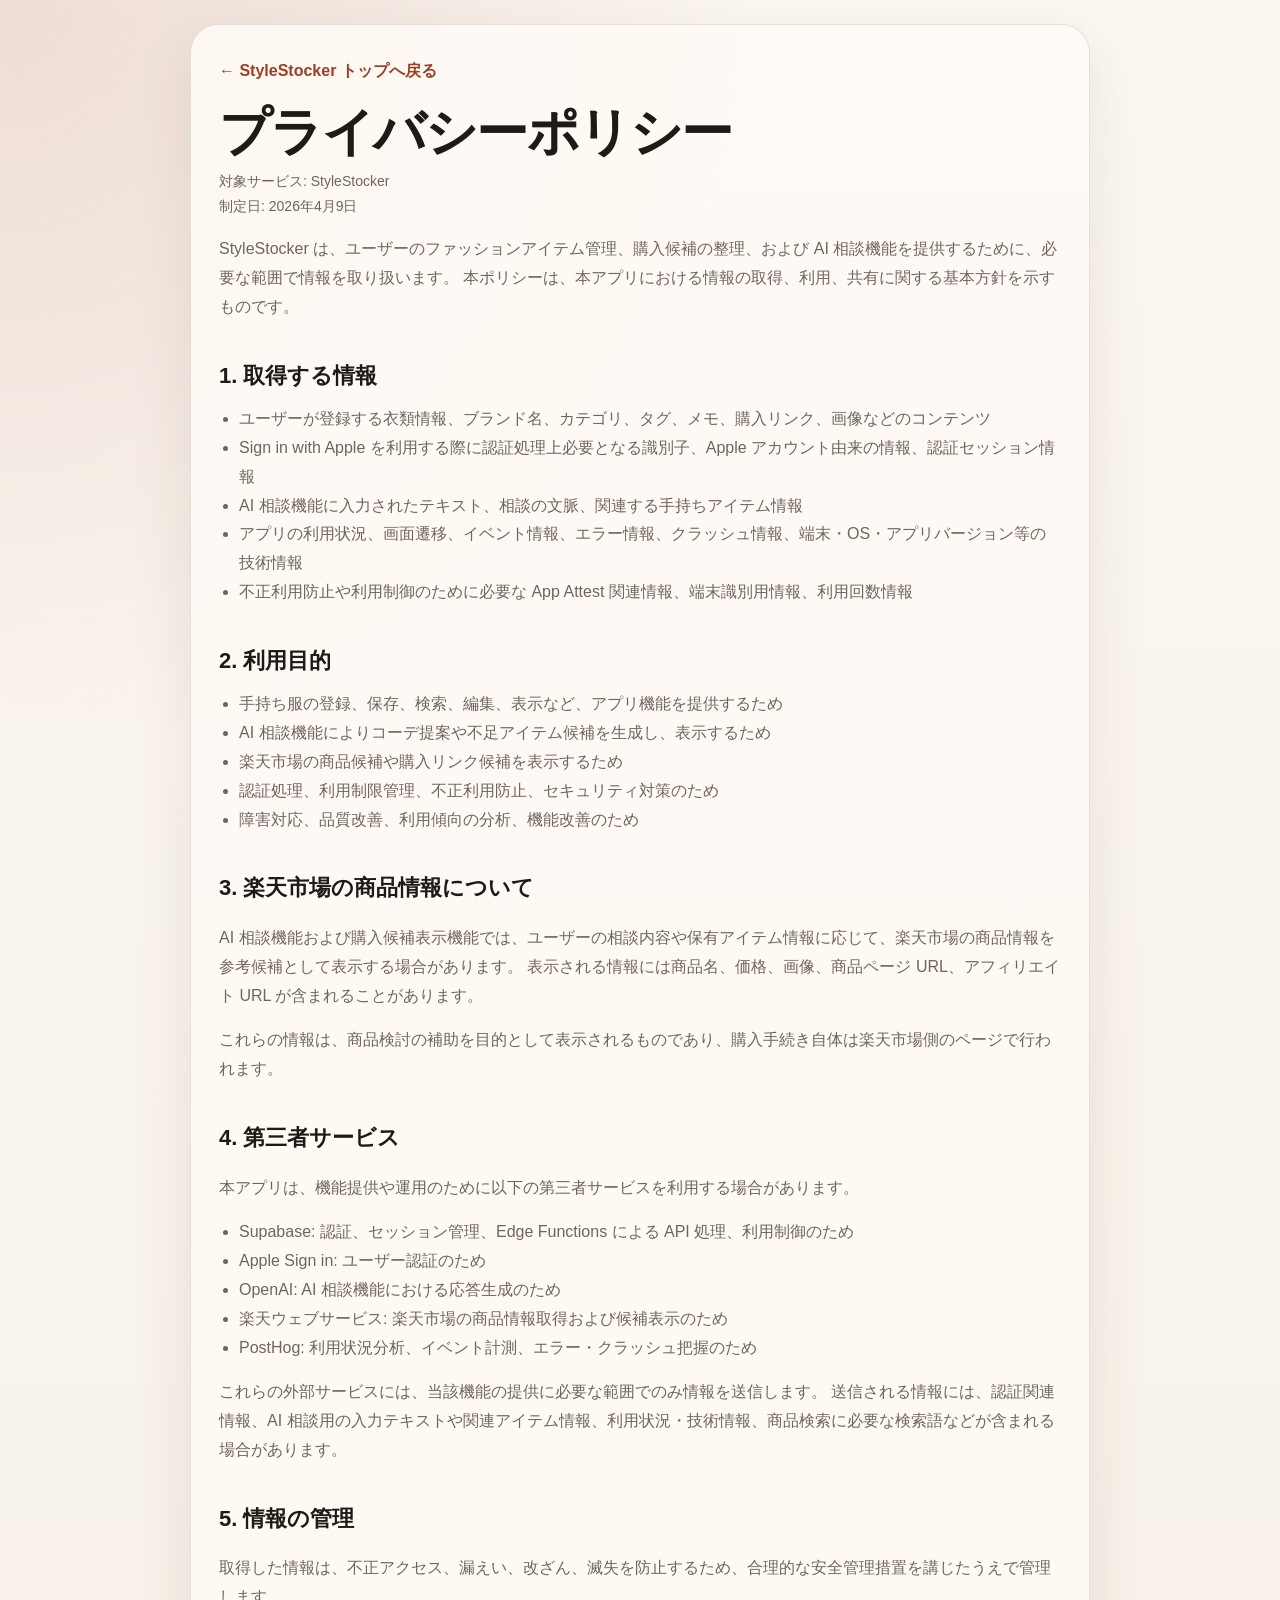
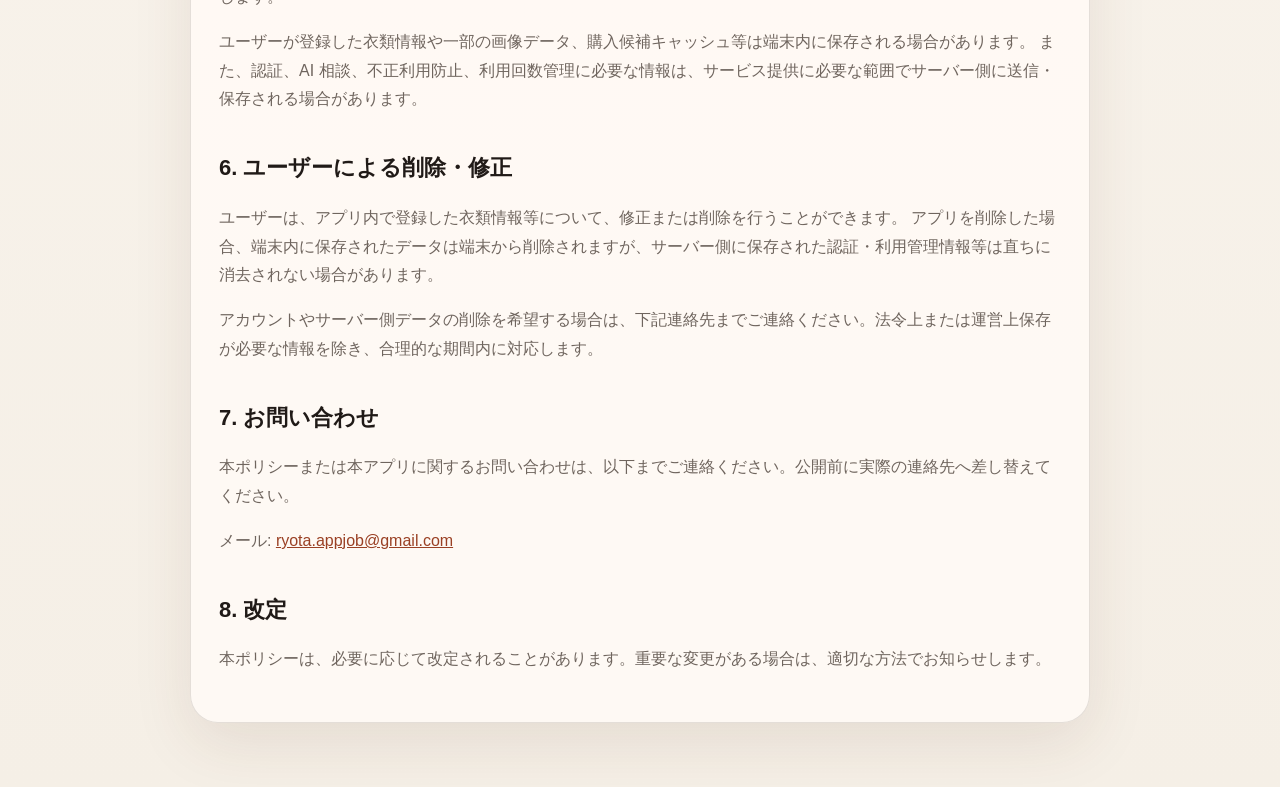
==== docs/privacy.html @ 833e8ea9 "Update privacy policy" ====
<!DOCTYPE html>
<html lang="ja">
<head>
  <meta charset="UTF-8">
  <meta name="viewport" content="width=device-width, initial-scale=1.0">
  <meta name="description" content="StyleStocker のプライバシーポリシー">
  <title>StyleStocker Privacy Policy</title>
  <style>
    :root {
      --bg: #f5efe6;
      --surface: #fffaf5;
      --text: #201a17;
      --muted: #6f655e;
      --line: rgba(32, 26, 23, 0.12);
      --accent: #9a4024;
      --shadow: 0 20px 60px rgba(85, 51, 32, 0.1);
    }

    * {
      box-sizing: border-box;
    }

    body {
      margin: 0;
      font-family: "Hiragino Sans", "Yu Gothic", "Noto Sans JP", sans-serif;
      color: var(--text);
      background:
        radial-gradient(circle at top left, rgba(154, 64, 36, 0.14), transparent 28%),
        linear-gradient(180deg, #fbf7f1 0%, var(--bg) 100%);
      line-height: 1.8;
    }

    a {
      color: var(--accent);
    }

    .shell {
      width: min(900px, calc(100% - 32px));
      margin: 0 auto;
      padding: 24px 0 64px;
    }

    .page {
      padding: 32px 28px;
      border: 1px solid var(--line);
      border-radius: 28px;
      background: rgba(255, 250, 245, 0.9);
      box-shadow: var(--shadow);
    }

    .back {
      display: inline-block;
      margin-bottom: 20px;
      font-weight: 700;
      text-decoration: none;
    }

    h1 {
      margin: 0 0 10px;
      font-size: clamp(32px, 7vw, 52px);
      line-height: 1.02;
      letter-spacing: -0.03em;
    }

    h2 {
      margin-top: 34px;
      margin-bottom: 10px;
      font-size: 22px;
    }

    p,
    li {
      color: var(--muted);
    }

    ul {
      padding-left: 20px;
      margin: 10px 0 0;
    }

    .meta {
      margin: 0;
      color: var(--muted);
      font-size: 14px;
    }

    @media (max-width: 720px) {
      .page {
        padding: 24px 18px;
        border-radius: 22px;
      }
    }
  </style>
</head>
<body>
  <main class="shell">
    <section class="page">
      <a class="back" href="index.html">← StyleStocker トップへ戻る</a>
      <h1>プライバシーポリシー</h1>
      <p class="meta">対象サービス: StyleStocker</p>
      <p class="meta">制定日: 2026年4月9日</p>

      <p>
        StyleStocker は、ユーザーのファッションアイテム管理、購入候補の整理、および AI 相談機能を提供するために、必要な範囲で情報を取り扱います。
        本ポリシーは、本アプリにおける情報の取得、利用、共有に関する基本方針を示すものです。
      </p>

      <h2>1. 取得する情報</h2>
      <ul>
        <li>ユーザーが登録する衣類情報、ブランド名、カテゴリ、タグ、メモ、購入リンク、画像などのコンテンツ</li>
        <li>Sign in with Apple を利用する際に認証処理上必要となる識別子、Apple アカウント由来の情報、認証セッション情報</li>
        <li>AI 相談機能に入力されたテキスト、相談の文脈、関連する手持ちアイテム情報</li>
        <li>アプリの利用状況、画面遷移、イベント情報、エラー情報、クラッシュ情報、端末・OS・アプリバージョン等の技術情報</li>
        <li>不正利用防止や利用制御のために必要な App Attest 関連情報、端末識別用情報、利用回数情報</li>
      </ul>

      <h2>2. 利用目的</h2>
      <ul>
        <li>手持ち服の登録、保存、検索、編集、表示など、アプリ機能を提供するため</li>
        <li>AI 相談機能によりコーデ提案や不足アイテム候補を生成し、表示するため</li>
        <li>楽天市場の商品候補や購入リンク候補を表示するため</li>
        <li>認証処理、利用制限管理、不正利用防止、セキュリティ対策のため</li>
        <li>障害対応、品質改善、利用傾向の分析、機能改善のため</li>
      </ul>

      <h2>3. 楽天市場の商品情報について</h2>
      <p>
        AI 相談機能および購入候補表示機能では、ユーザーの相談内容や保有アイテム情報に応じて、楽天市場の商品情報を参考候補として表示する場合があります。
        表示される情報には商品名、価格、画像、商品ページ URL、アフィリエイト URL が含まれることがあります。
      </p>
      <p>
        これらの情報は、商品検討の補助を目的として表示されるものであり、購入手続き自体は楽天市場側のページで行われます。
      </p>

      <h2>4. 第三者サービス</h2>
      <p>本アプリは、機能提供や運用のために以下の第三者サービスを利用する場合があります。</p>
      <ul>
        <li>Supabase: 認証、セッション管理、Edge Functions による API 処理、利用制御のため</li>
        <li>Apple Sign in: ユーザー認証のため</li>
        <li>OpenAI: AI 相談機能における応答生成のため</li>
        <li>楽天ウェブサービス: 楽天市場の商品情報取得および候補表示のため</li>
        <li>PostHog: 利用状況分析、イベント計測、エラー・クラッシュ把握のため</li>
      </ul>
      <p>
        これらの外部サービスには、当該機能の提供に必要な範囲でのみ情報を送信します。
        送信される情報には、認証関連情報、AI 相談用の入力テキストや関連アイテム情報、利用状況・技術情報、商品検索に必要な検索語などが含まれる場合があります。
      </p>

      <h2>5. 情報の管理</h2>
      <p>
        取得した情報は、不正アクセス、漏えい、改ざん、滅失を防止するため、合理的な安全管理措置を講じたうえで管理します。
      </p>
      <p>
        ユーザーが登録した衣類情報や一部の画像データ、購入候補キャッシュ等は端末内に保存される場合があります。
        また、認証、AI 相談、不正利用防止、利用回数管理に必要な情報は、サービス提供に必要な範囲でサーバー側に送信・保存される場合があります。
      </p>

      <h2>6. ユーザーによる削除・修正</h2>
      <p>
        ユーザーは、アプリ内で登録した衣類情報等について、修正または削除を行うことができます。
        アプリを削除した場合、端末内に保存されたデータは端末から削除されますが、サーバー側に保存された認証・利用管理情報等は直ちに消去されない場合があります。
      </p>
      <p>
        アカウントやサーバー側データの削除を希望する場合は、下記連絡先までご連絡ください。法令上または運営上保存が必要な情報を除き、合理的な期間内に対応します。
      </p>

      <h2>7. お問い合わせ</h2>
      <p>
        本ポリシーまたは本アプリに関するお問い合わせは、以下までご連絡ください。公開前に実際の連絡先へ差し替えてください。
      </p>
      <p>
        メール: <a href="mailto:ryota.appjob@gmail.com">ryota.appjob@gmail.com</a>
      </p>

      <h2>8. 改定</h2>
      <p>
        本ポリシーは、必要に応じて改定されることがあります。重要な変更がある場合は、適切な方法でお知らせします。
      </p>
    </section>
  </main>
</body>
</html>
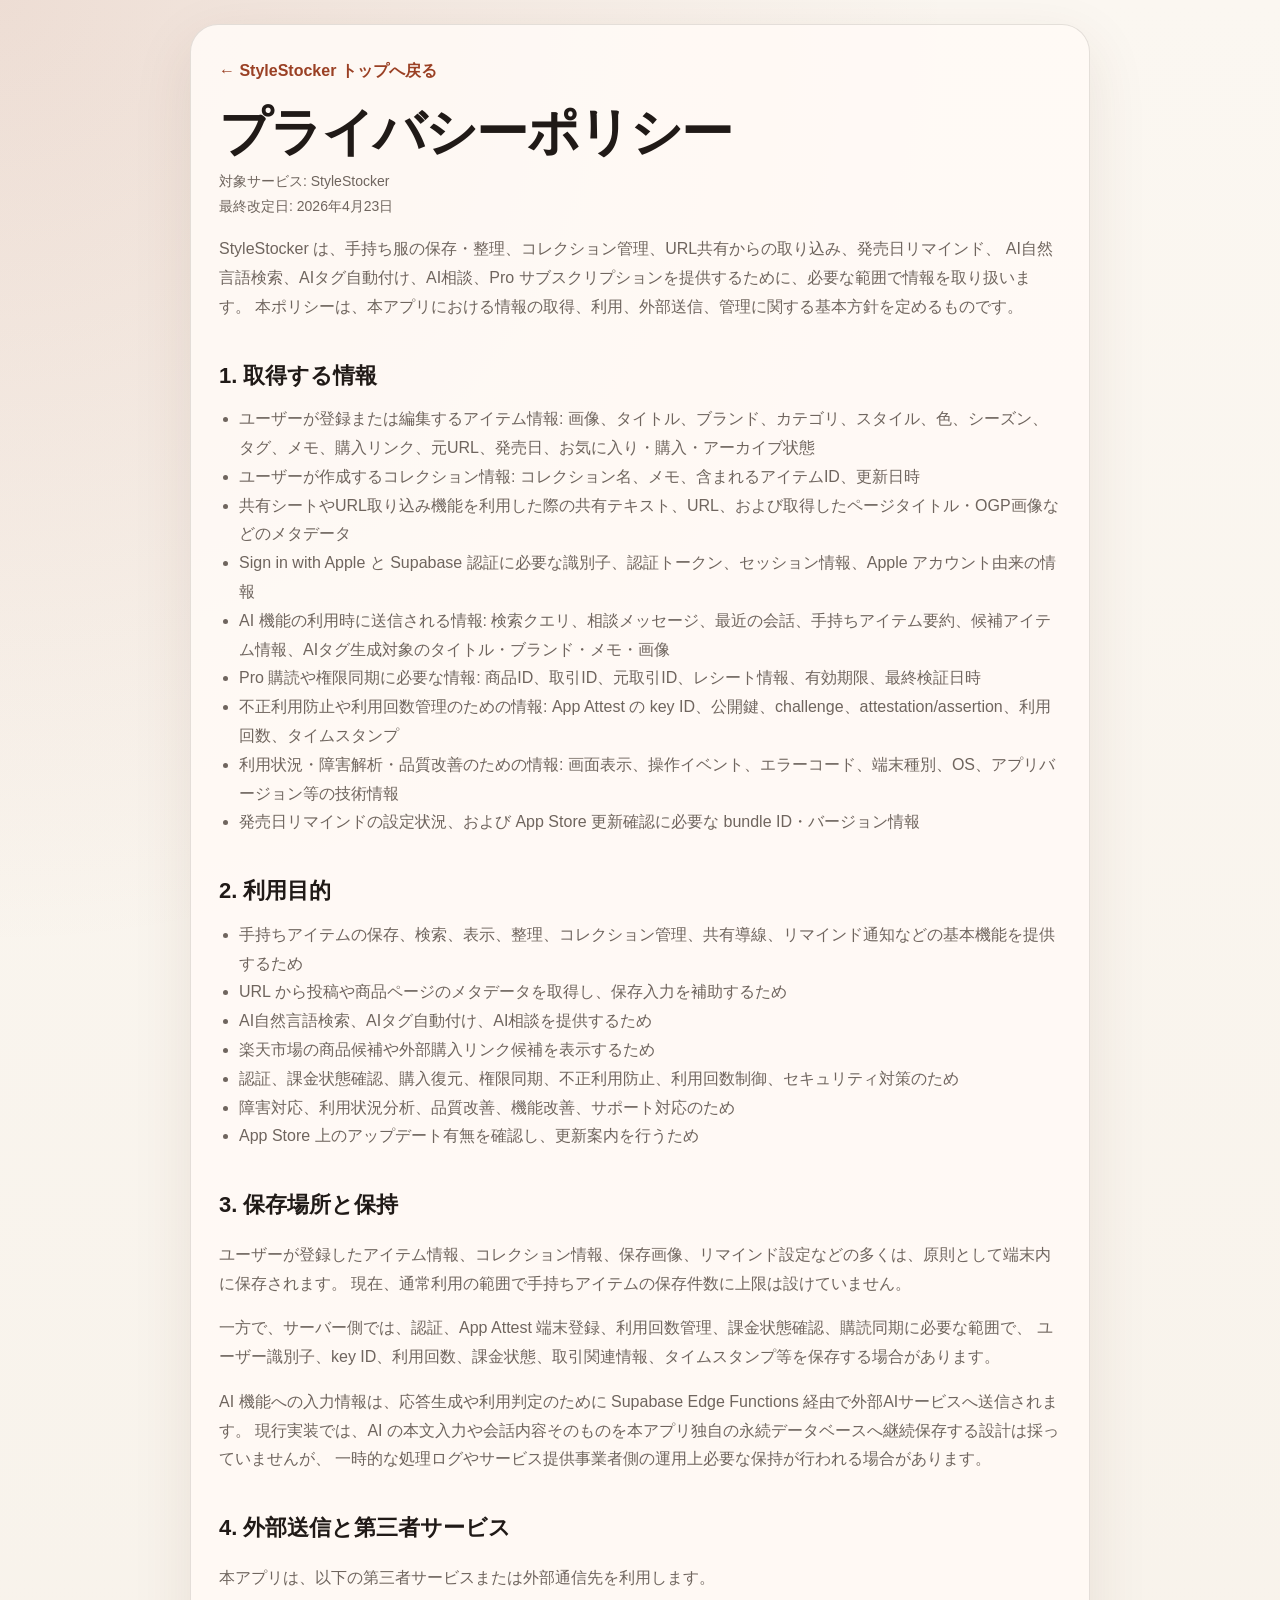
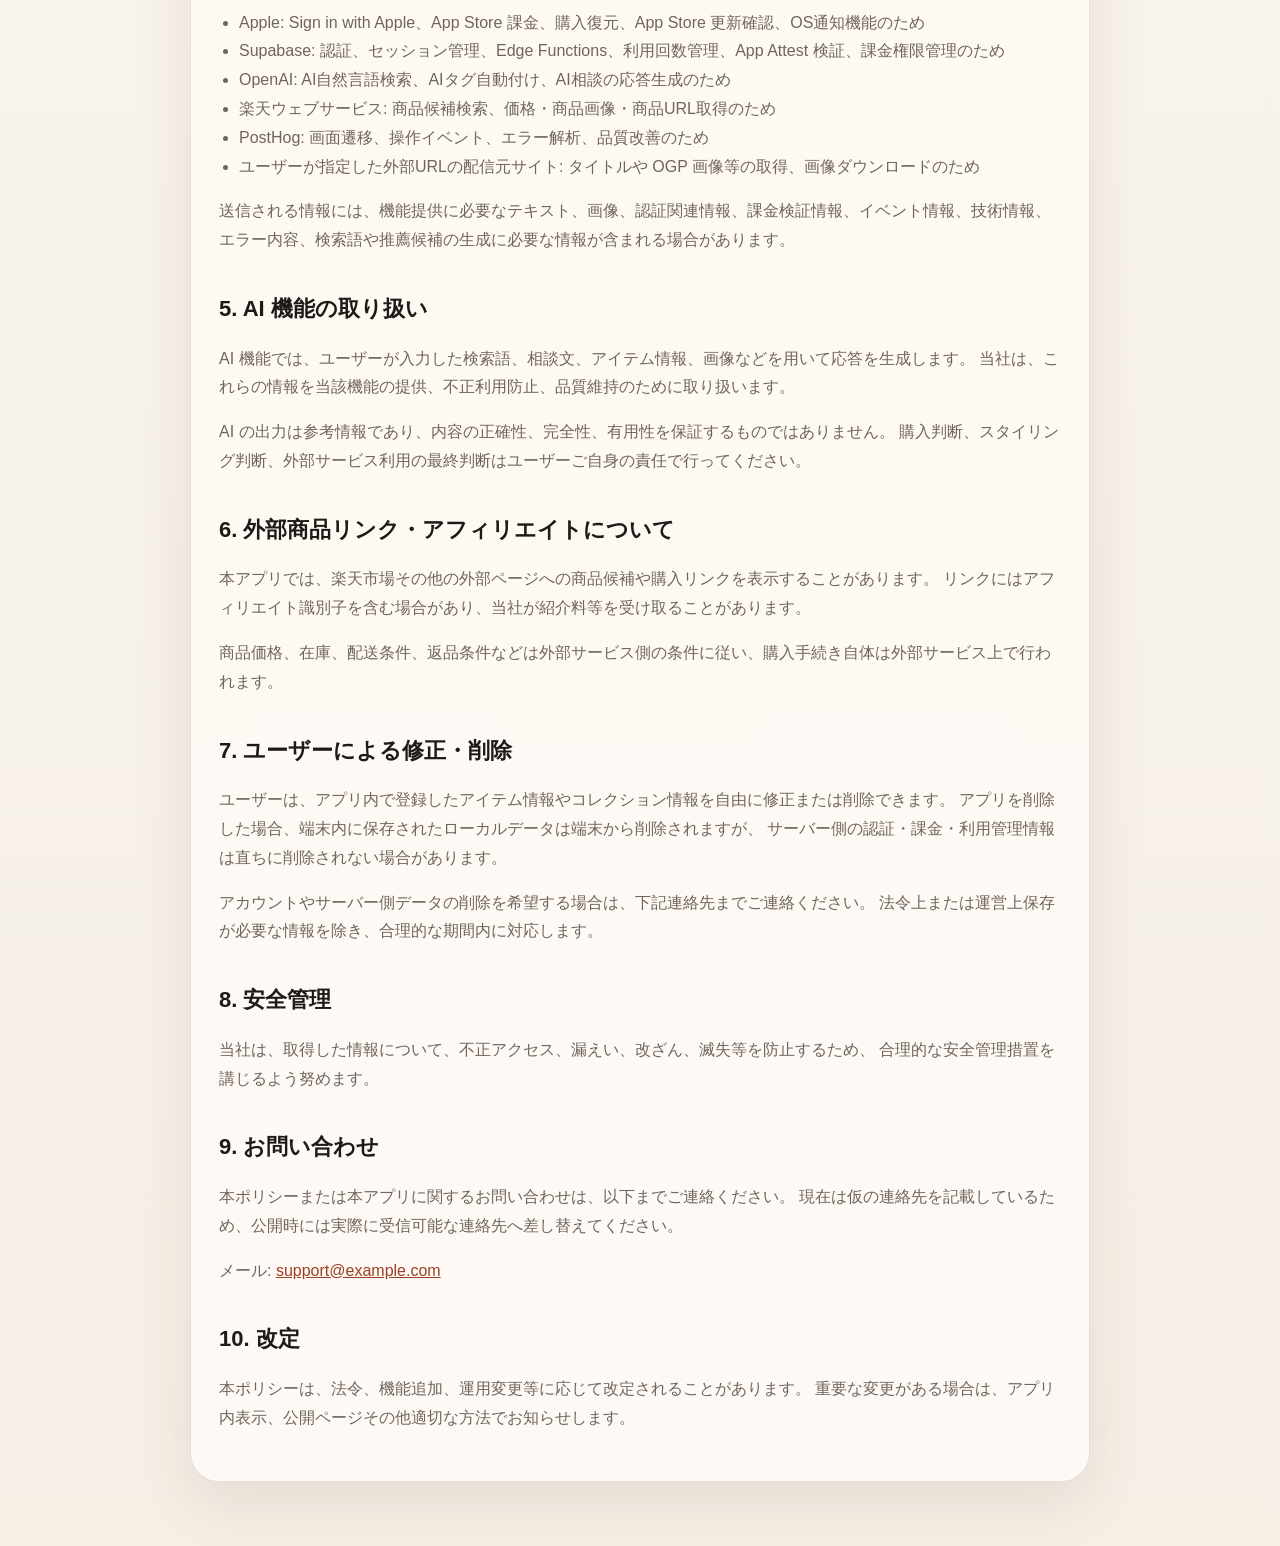
==== commit e5522ea6: "利用規約ページを追加し案内文を更新" ====
--- a/docs/privacy.html
+++ b/docs/privacy.html
@@ -98,83 +98,117 @@
       <a class="back" href="index.html">← StyleStocker トップへ戻る</a>
       <h1>プライバシーポリシー</h1>
       <p class="meta">対象サービス: StyleStocker</p>
-      <p class="meta">制定日: 2026年4月9日</p>
-
-      <p>
-        StyleStocker は、ユーザーのファッションアイテム管理、購入候補の整理、および AI 相談機能を提供するために、必要な範囲で情報を取り扱います。
-        本ポリシーは、本アプリにおける情報の取得、利用、共有に関する基本方針を示すものです。
+      <p class="meta">最終改定日: 2026年4月23日</p>
+
+      <p>
+        StyleStocker は、手持ち服の保存・整理、コレクション管理、URL共有からの取り込み、発売日リマインド、
+        AI自然言語検索、AIタグ自動付け、AI相談、Pro サブスクリプションを提供するために、必要な範囲で情報を取り扱います。
+        本ポリシーは、本アプリにおける情報の取得、利用、外部送信、管理に関する基本方針を定めるものです。
       </p>
 
       <h2>1. 取得する情報</h2>
       <ul>
-        <li>ユーザーが登録する衣類情報、ブランド名、カテゴリ、タグ、メモ、購入リンク、画像などのコンテンツ</li>
-        <li>Sign in with Apple を利用する際に認証処理上必要となる識別子、Apple アカウント由来の情報、認証セッション情報</li>
-        <li>AI 相談機能に入力されたテキスト、相談の文脈、関連する手持ちアイテム情報</li>
-        <li>アプリの利用状況、画面遷移、イベント情報、エラー情報、クラッシュ情報、端末・OS・アプリバージョン等の技術情報</li>
-        <li>不正利用防止や利用制御のために必要な App Attest 関連情報、端末識別用情報、利用回数情報</li>
+        <li>ユーザーが登録または編集するアイテム情報: 画像、タイトル、ブランド、カテゴリ、スタイル、色、シーズン、タグ、メモ、購入リンク、元URL、発売日、お気に入り・購入・アーカイブ状態</li>
+        <li>ユーザーが作成するコレクション情報: コレクション名、メモ、含まれるアイテムID、更新日時</li>
+        <li>共有シートやURL取り込み機能を利用した際の共有テキスト、URL、および取得したページタイトル・OGP画像などのメタデータ</li>
+        <li>Sign in with Apple と Supabase 認証に必要な識別子、認証トークン、セッション情報、Apple アカウント由来の情報</li>
+        <li>AI 機能の利用時に送信される情報: 検索クエリ、相談メッセージ、最近の会話、手持ちアイテム要約、候補アイテム情報、AIタグ生成対象のタイトル・ブランド・メモ・画像</li>
+        <li>Pro 購読や権限同期に必要な情報: 商品ID、取引ID、元取引ID、レシート情報、有効期限、最終検証日時</li>
+        <li>不正利用防止や利用回数管理のための情報: App Attest の key ID、公開鍵、challenge、attestation/assertion、利用回数、タイムスタンプ</li>
+        <li>利用状況・障害解析・品質改善のための情報: 画面表示、操作イベント、エラーコード、端末種別、OS、アプリバージョン等の技術情報</li>
+        <li>発売日リマインドの設定状況、および App Store 更新確認に必要な bundle ID・バージョン情報</li>
       </ul>
 
       <h2>2. 利用目的</h2>
       <ul>
-        <li>手持ち服の登録、保存、検索、編集、表示など、アプリ機能を提供するため</li>
-        <li>AI 相談機能によりコーデ提案や不足アイテム候補を生成し、表示するため</li>
-        <li>楽天市場の商品候補や購入リンク候補を表示するため</li>
-        <li>認証処理、利用制限管理、不正利用防止、セキュリティ対策のため</li>
-        <li>障害対応、品質改善、利用傾向の分析、機能改善のため</li>
+        <li>手持ちアイテムの保存、検索、表示、整理、コレクション管理、共有導線、リマインド通知などの基本機能を提供するため</li>
+        <li>URL から投稿や商品ページのメタデータを取得し、保存入力を補助するため</li>
+        <li>AI自然言語検索、AIタグ自動付け、AI相談を提供するため</li>
+        <li>楽天市場の商品候補や外部購入リンク候補を表示するため</li>
+        <li>認証、課金状態確認、購入復元、権限同期、不正利用防止、利用回数制御、セキュリティ対策のため</li>
+        <li>障害対応、利用状況分析、品質改善、機能改善、サポート対応のため</li>
+        <li>App Store 上のアップデート有無を確認し、更新案内を行うため</li>
       </ul>
 
-      <h2>3. 楽天市場の商品情報について</h2>
-      <p>
-        AI 相談機能および購入候補表示機能では、ユーザーの相談内容や保有アイテム情報に応じて、楽天市場の商品情報を参考候補として表示する場合があります。
-        表示される情報には商品名、価格、画像、商品ページ URL、アフィリエイト URL が含まれることがあります。
-      </p>
-      <p>
-        これらの情報は、商品検討の補助を目的として表示されるものであり、購入手続き自体は楽天市場側のページで行われます。
-      </p>
-
-      <h2>4. 第三者サービス</h2>
-      <p>本アプリは、機能提供や運用のために以下の第三者サービスを利用する場合があります。</p>
+      <h2>3. 保存場所と保持</h2>
+      <p>
+        ユーザーが登録したアイテム情報、コレクション情報、保存画像、リマインド設定などの多くは、原則として端末内に保存されます。
+        現在、通常利用の範囲で手持ちアイテムの保存件数に上限は設けていません。
+      </p>
+      <p>
+        一方で、サーバー側では、認証、App Attest 端末登録、利用回数管理、課金状態確認、購読同期に必要な範囲で、
+        ユーザー識別子、key ID、利用回数、課金状態、取引関連情報、タイムスタンプ等を保存する場合があります。
+      </p>
+      <p>
+        AI 機能への入力情報は、応答生成や利用判定のために Supabase Edge Functions 経由で外部AIサービスへ送信されます。
+        現行実装では、AI の本文入力や会話内容そのものを本アプリ独自の永続データベースへ継続保存する設計は採っていませんが、
+        一時的な処理ログやサービス提供事業者側の運用上必要な保持が行われる場合があります。
+      </p>
+
+      <h2>4. 外部送信と第三者サービス</h2>
+      <p>本アプリは、以下の第三者サービスまたは外部通信先を利用します。</p>
       <ul>
-        <li>Supabase: 認証、セッション管理、Edge Functions による API 処理、利用制御のため</li>
-        <li>Apple Sign in: ユーザー認証のため</li>
-        <li>OpenAI: AI 相談機能における応答生成のため</li>
-        <li>楽天ウェブサービス: 楽天市場の商品情報取得および候補表示のため</li>
-        <li>PostHog: 利用状況分析、イベント計測、エラー・クラッシュ把握のため</li>
+        <li>Apple: Sign in with Apple、App Store 課金、購入復元、App Store 更新確認、OS通知機能のため</li>
+        <li>Supabase: 認証、セッション管理、Edge Functions、利用回数管理、App Attest 検証、課金権限管理のため</li>
+        <li>OpenAI: AI自然言語検索、AIタグ自動付け、AI相談の応答生成のため</li>
+        <li>楽天ウェブサービス: 商品候補検索、価格・商品画像・商品URL取得のため</li>
+        <li>PostHog: 画面遷移、操作イベント、エラー解析、品質改善のため</li>
+        <li>ユーザーが指定した外部URLの配信元サイト: タイトルや OGP 画像等の取得、画像ダウンロードのため</li>
       </ul>
       <p>
-        これらの外部サービスには、当該機能の提供に必要な範囲でのみ情報を送信します。
-        送信される情報には、認証関連情報、AI 相談用の入力テキストや関連アイテム情報、利用状況・技術情報、商品検索に必要な検索語などが含まれる場合があります。
-      </p>
-
-      <h2>5. 情報の管理</h2>
-      <p>
-        取得した情報は、不正アクセス、漏えい、改ざん、滅失を防止するため、合理的な安全管理措置を講じたうえで管理します。
-      </p>
-      <p>
-        ユーザーが登録した衣類情報や一部の画像データ、購入候補キャッシュ等は端末内に保存される場合があります。
-        また、認証、AI 相談、不正利用防止、利用回数管理に必要な情報は、サービス提供に必要な範囲でサーバー側に送信・保存される場合があります。
-      </p>
-
-      <h2>6. ユーザーによる削除・修正</h2>
-      <p>
-        ユーザーは、アプリ内で登録した衣類情報等について、修正または削除を行うことができます。
-        アプリを削除した場合、端末内に保存されたデータは端末から削除されますが、サーバー側に保存された認証・利用管理情報等は直ちに消去されない場合があります。
-      </p>
-      <p>
-        アカウントやサーバー側データの削除を希望する場合は、下記連絡先までご連絡ください。法令上または運営上保存が必要な情報を除き、合理的な期間内に対応します。
-      </p>
-
-      <h2>7. お問い合わせ</h2>
-      <p>
-        本ポリシーまたは本アプリに関するお問い合わせは、以下までご連絡ください。公開前に実際の連絡先へ差し替えてください。
-      </p>
-      <p>
-        メール: <a href="mailto:ryota.appjob@gmail.com">ryota.appjob@gmail.com</a>
-      </p>
-
-      <h2>8. 改定</h2>
-      <p>
-        本ポリシーは、必要に応じて改定されることがあります。重要な変更がある場合は、適切な方法でお知らせします。
+        送信される情報には、機能提供に必要なテキスト、画像、認証関連情報、課金検証情報、イベント情報、技術情報、
+        エラー内容、検索語や推薦候補の生成に必要な情報が含まれる場合があります。
+      </p>
+
+      <h2>5. AI 機能の取り扱い</h2>
+      <p>
+        AI 機能では、ユーザーが入力した検索語、相談文、アイテム情報、画像などを用いて応答を生成します。
+        当社は、これらの情報を当該機能の提供、不正利用防止、品質維持のために取り扱います。
+      </p>
+      <p>
+        AI の出力は参考情報であり、内容の正確性、完全性、有用性を保証するものではありません。
+        購入判断、スタイリング判断、外部サービス利用の最終判断はユーザーご自身の責任で行ってください。
+      </p>
+
+      <h2>6. 外部商品リンク・アフィリエイトについて</h2>
+      <p>
+        本アプリでは、楽天市場その他の外部ページへの商品候補や購入リンクを表示することがあります。
+        リンクにはアフィリエイト識別子を含む場合があり、当社が紹介料等を受け取ることがあります。
+      </p>
+      <p>
+        商品価格、在庫、配送条件、返品条件などは外部サービス側の条件に従い、購入手続き自体は外部サービス上で行われます。
+      </p>
+
+      <h2>7. ユーザーによる修正・削除</h2>
+      <p>
+        ユーザーは、アプリ内で登録したアイテム情報やコレクション情報を自由に修正または削除できます。
+        アプリを削除した場合、端末内に保存されたローカルデータは端末から削除されますが、
+        サーバー側の認証・課金・利用管理情報は直ちに削除されない場合があります。
+      </p>
+      <p>
+        アカウントやサーバー側データの削除を希望する場合は、下記連絡先までご連絡ください。
+        法令上または運営上保存が必要な情報を除き、合理的な期間内に対応します。
+      </p>
+
+      <h2>8. 安全管理</h2>
+      <p>
+        当社は、取得した情報について、不正アクセス、漏えい、改ざん、滅失等を防止するため、
+        合理的な安全管理措置を講じるよう努めます。
+      </p>
+
+      <h2>9. お問い合わせ</h2>
+      <p>
+        本ポリシーまたは本アプリに関するお問い合わせは、以下までご連絡ください。
+        現在は仮の連絡先を記載しているため、公開時には実際に受信可能な連絡先へ差し替えてください。
+      </p>
+      <p>
+        メール: <a href="mailto:support@example.com">support@example.com</a>
+      </p>
+
+      <h2>10. 改定</h2>
+      <p>
+        本ポリシーは、法令、機能追加、運用変更等に応じて改定されることがあります。
+        重要な変更がある場合は、アプリ内表示、公開ページその他適切な方法でお知らせします。
       </p>
     </section>
   </main>
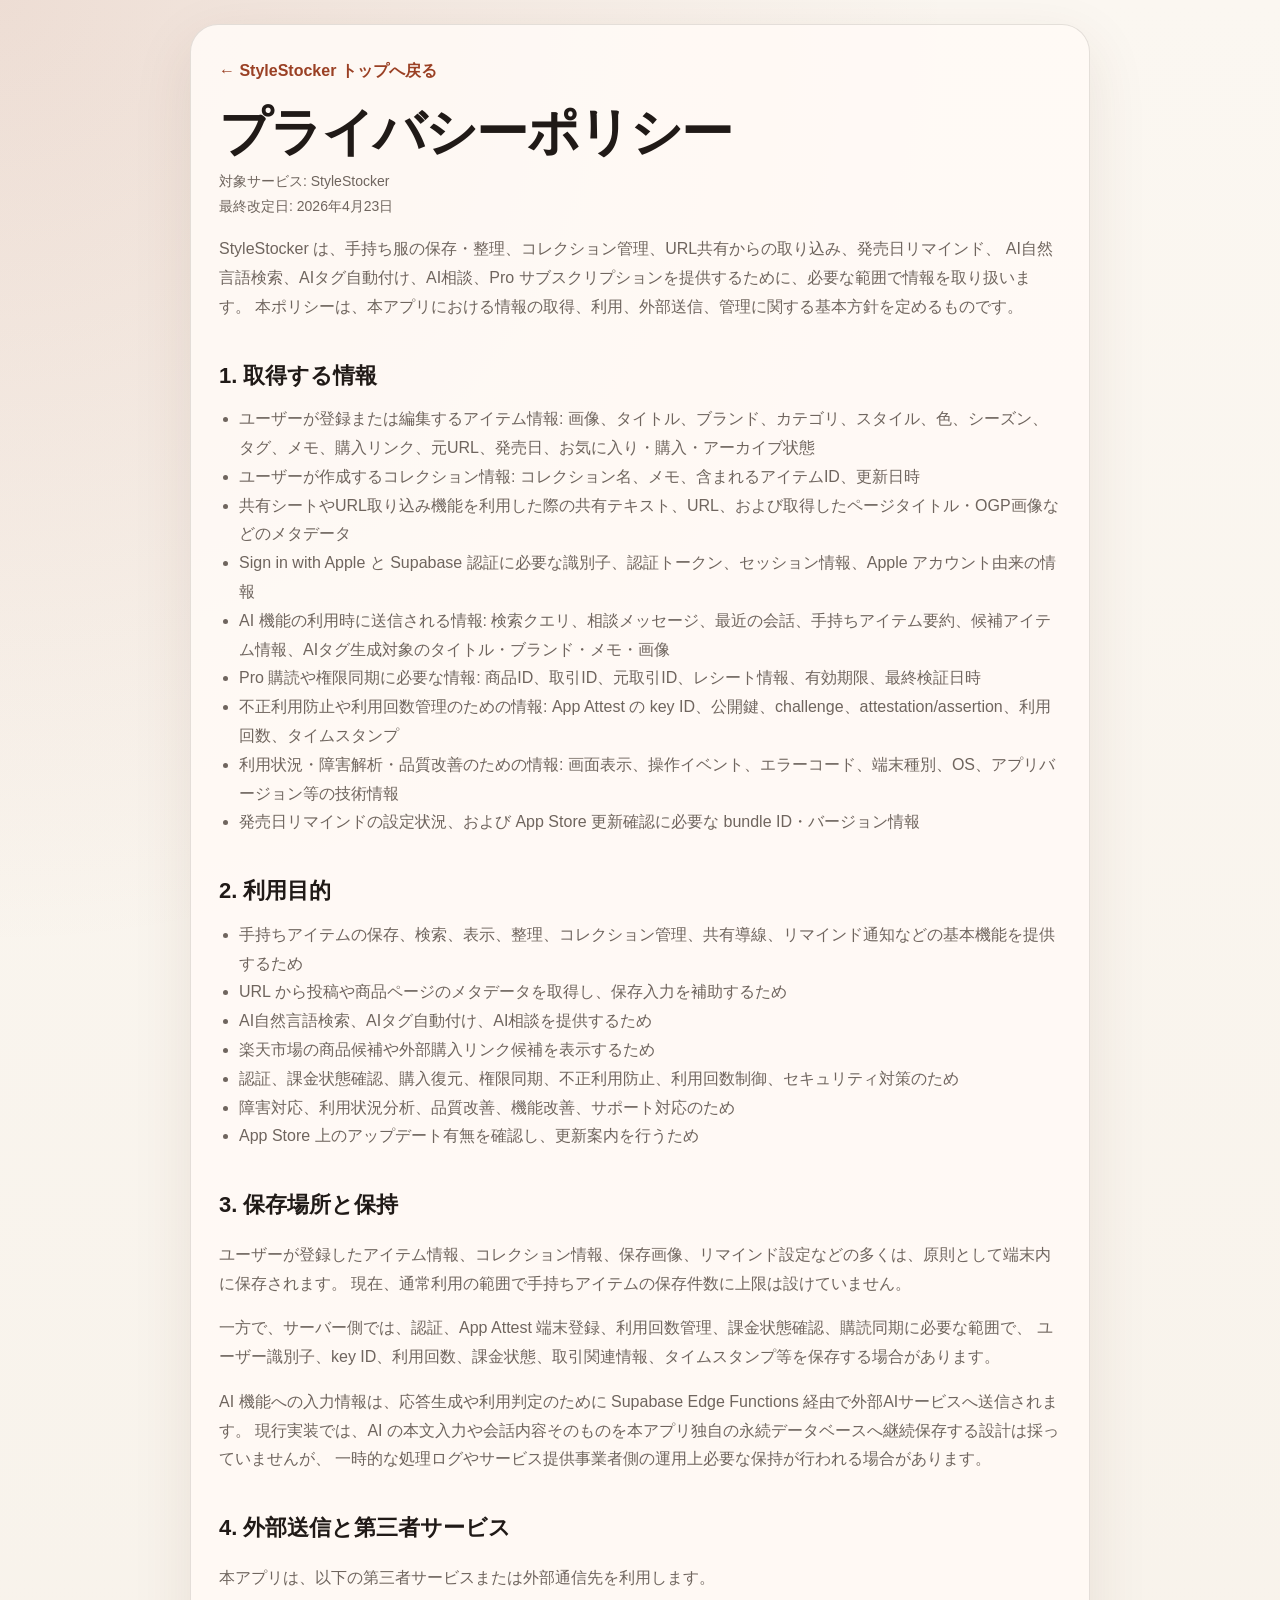
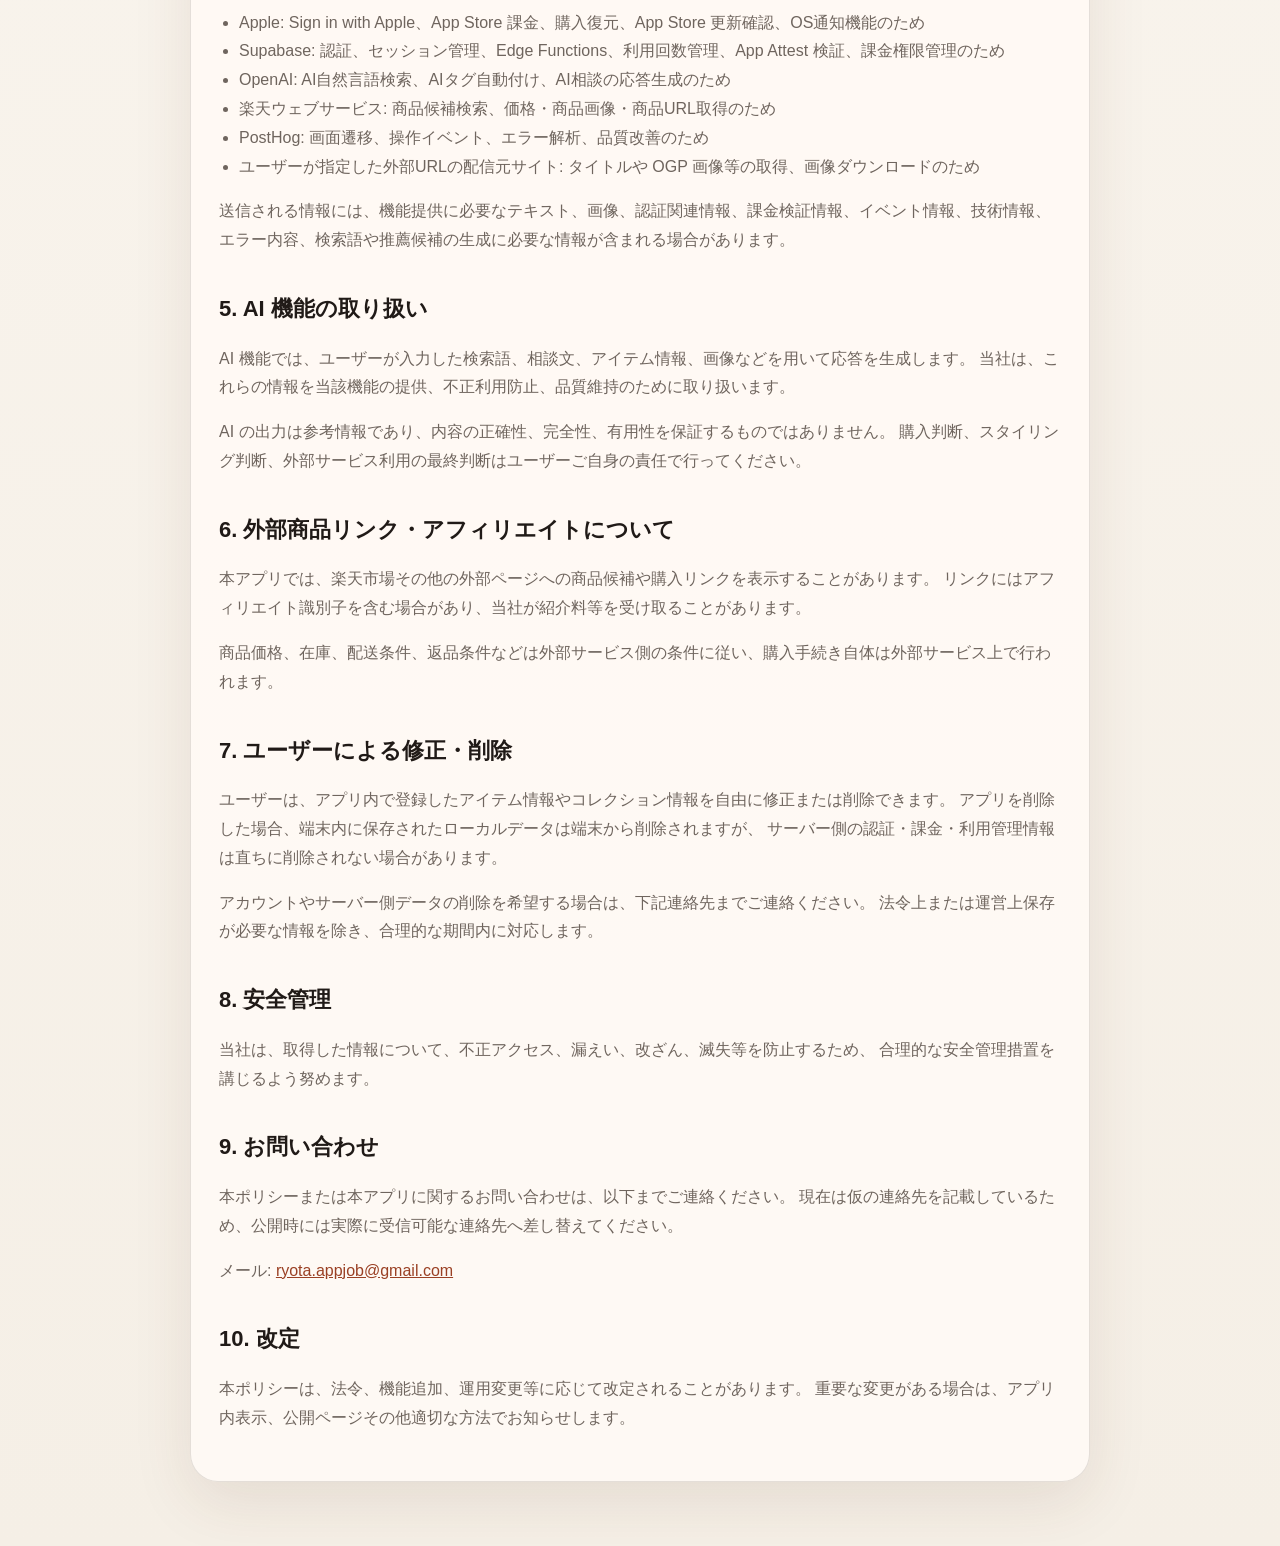
==== commit 95ecc336: "問い合わせ先メールを実アドレスへ更新" ====
--- a/docs/privacy.html
+++ b/docs/privacy.html
@@ -202,7 +202,7 @@
         現在は仮の連絡先を記載しているため、公開時には実際に受信可能な連絡先へ差し替えてください。
       </p>
       <p>
-        メール: <a href="mailto:support@example.com">support@example.com</a>
+        メール: <a href="mailto:ryota.appjob@gmail.com">ryota.appjob@gmail.com</a>
       </p>
 
       <h2>10. 改定</h2>
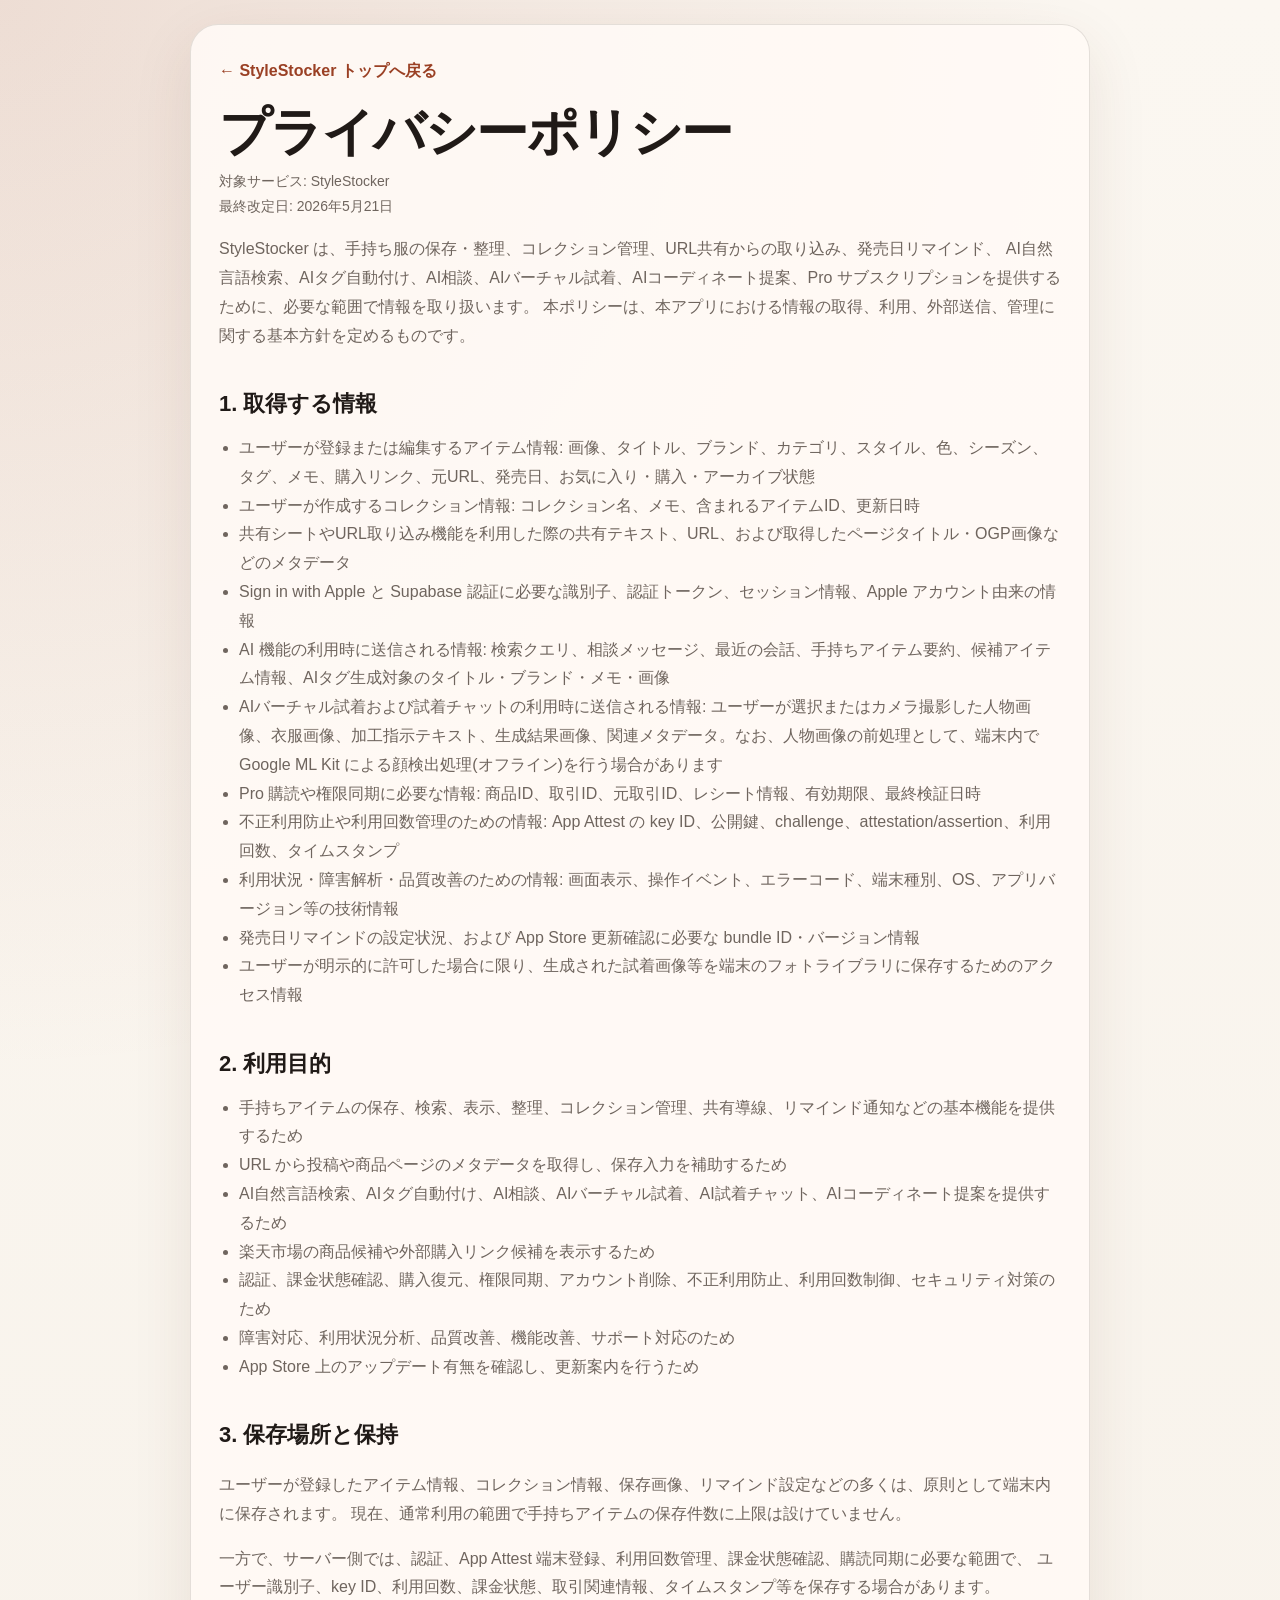
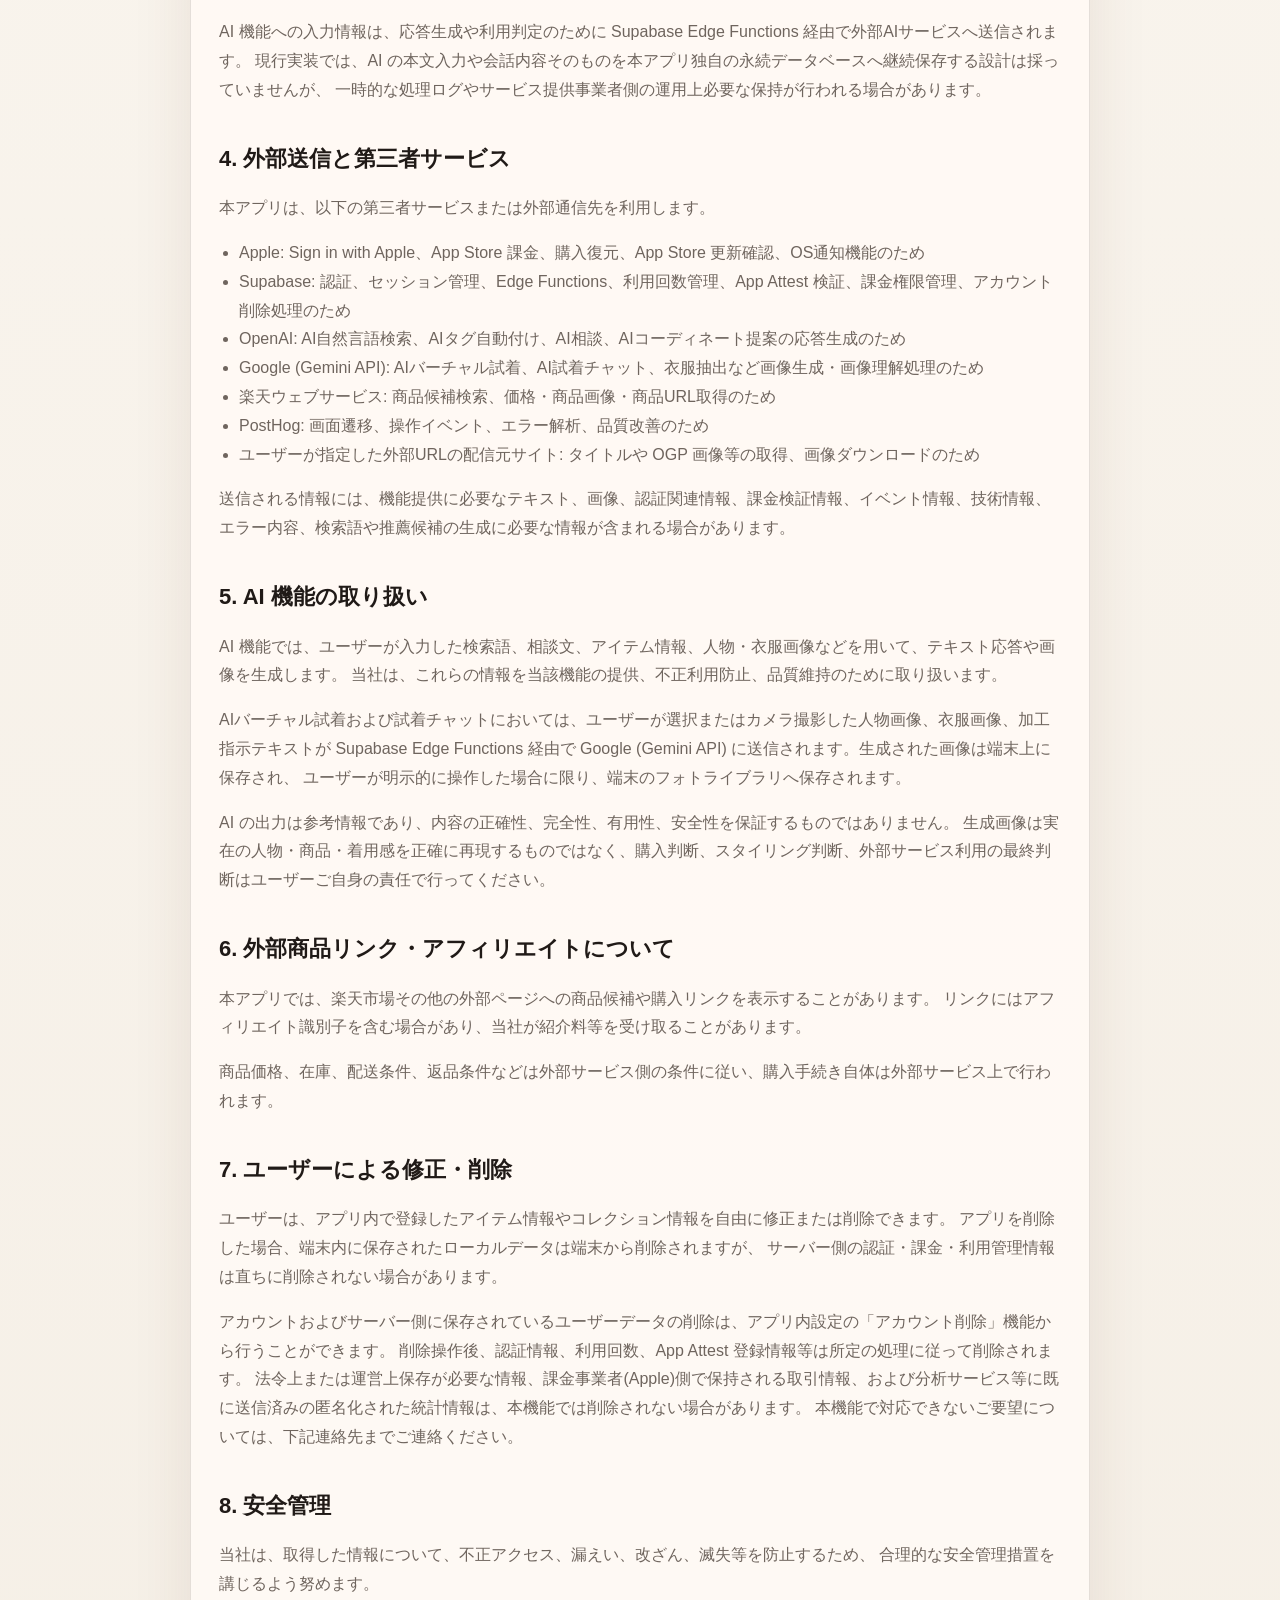
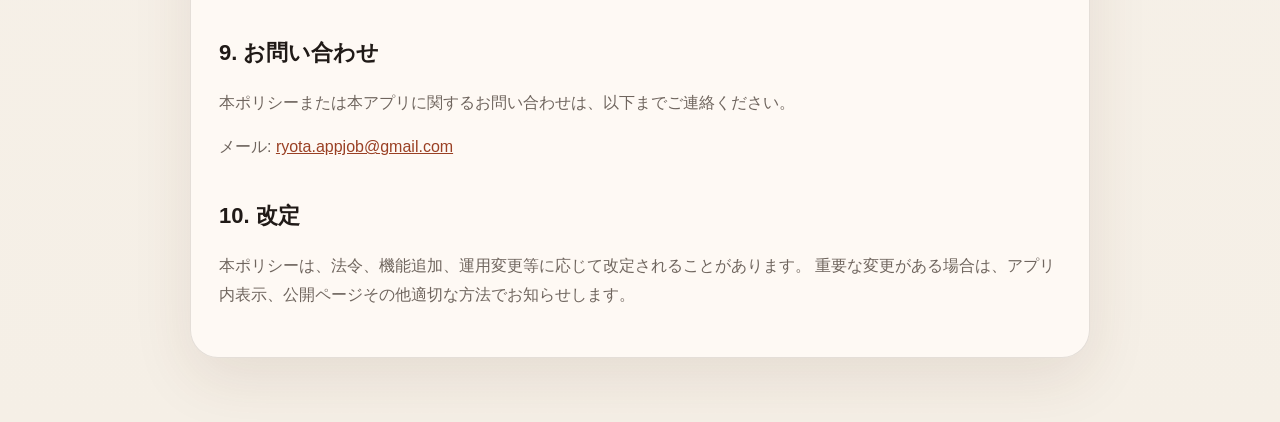
==== commit c13f12a1: "Update privacy policy and terms of service with new revision date, added AI features, and clarified " ====
--- a/docs/privacy.html
+++ b/docs/privacy.html
@@ -98,11 +98,11 @@
       <a class="back" href="index.html">← StyleStocker トップへ戻る</a>
       <h1>プライバシーポリシー</h1>
       <p class="meta">対象サービス: StyleStocker</p>
-      <p class="meta">最終改定日: 2026年4月23日</p>
+      <p class="meta">最終改定日: 2026年5月21日</p>
 
       <p>
         StyleStocker は、手持ち服の保存・整理、コレクション管理、URL共有からの取り込み、発売日リマインド、
-        AI自然言語検索、AIタグ自動付け、AI相談、Pro サブスクリプションを提供するために、必要な範囲で情報を取り扱います。
+        AI自然言語検索、AIタグ自動付け、AI相談、AIバーチャル試着、AIコーディネート提案、Pro サブスクリプションを提供するために、必要な範囲で情報を取り扱います。
         本ポリシーは、本アプリにおける情報の取得、利用、外部送信、管理に関する基本方針を定めるものです。
       </p>
 
@@ -113,19 +113,21 @@
         <li>共有シートやURL取り込み機能を利用した際の共有テキスト、URL、および取得したページタイトル・OGP画像などのメタデータ</li>
         <li>Sign in with Apple と Supabase 認証に必要な識別子、認証トークン、セッション情報、Apple アカウント由来の情報</li>
         <li>AI 機能の利用時に送信される情報: 検索クエリ、相談メッセージ、最近の会話、手持ちアイテム要約、候補アイテム情報、AIタグ生成対象のタイトル・ブランド・メモ・画像</li>
+        <li>AIバーチャル試着および試着チャットの利用時に送信される情報: ユーザーが選択またはカメラ撮影した人物画像、衣服画像、加工指示テキスト、生成結果画像、関連メタデータ。なお、人物画像の前処理として、端末内で Google ML Kit による顔検出処理(オフライン)を行う場合があります</li>
         <li>Pro 購読や権限同期に必要な情報: 商品ID、取引ID、元取引ID、レシート情報、有効期限、最終検証日時</li>
         <li>不正利用防止や利用回数管理のための情報: App Attest の key ID、公開鍵、challenge、attestation/assertion、利用回数、タイムスタンプ</li>
         <li>利用状況・障害解析・品質改善のための情報: 画面表示、操作イベント、エラーコード、端末種別、OS、アプリバージョン等の技術情報</li>
         <li>発売日リマインドの設定状況、および App Store 更新確認に必要な bundle ID・バージョン情報</li>
+        <li>ユーザーが明示的に許可した場合に限り、生成された試着画像等を端末のフォトライブラリに保存するためのアクセス情報</li>
       </ul>
 
       <h2>2. 利用目的</h2>
       <ul>
         <li>手持ちアイテムの保存、検索、表示、整理、コレクション管理、共有導線、リマインド通知などの基本機能を提供するため</li>
         <li>URL から投稿や商品ページのメタデータを取得し、保存入力を補助するため</li>
-        <li>AI自然言語検索、AIタグ自動付け、AI相談を提供するため</li>
+        <li>AI自然言語検索、AIタグ自動付け、AI相談、AIバーチャル試着、AI試着チャット、AIコーディネート提案を提供するため</li>
         <li>楽天市場の商品候補や外部購入リンク候補を表示するため</li>
-        <li>認証、課金状態確認、購入復元、権限同期、不正利用防止、利用回数制御、セキュリティ対策のため</li>
+        <li>認証、課金状態確認、購入復元、権限同期、アカウント削除、不正利用防止、利用回数制御、セキュリティ対策のため</li>
         <li>障害対応、利用状況分析、品質改善、機能改善、サポート対応のため</li>
         <li>App Store 上のアップデート有無を確認し、更新案内を行うため</li>
       </ul>
@@ -149,8 +151,9 @@
       <p>本アプリは、以下の第三者サービスまたは外部通信先を利用します。</p>
       <ul>
         <li>Apple: Sign in with Apple、App Store 課金、購入復元、App Store 更新確認、OS通知機能のため</li>
-        <li>Supabase: 認証、セッション管理、Edge Functions、利用回数管理、App Attest 検証、課金権限管理のため</li>
-        <li>OpenAI: AI自然言語検索、AIタグ自動付け、AI相談の応答生成のため</li>
+        <li>Supabase: 認証、セッション管理、Edge Functions、利用回数管理、App Attest 検証、課金権限管理、アカウント削除処理のため</li>
+        <li>OpenAI: AI自然言語検索、AIタグ自動付け、AI相談、AIコーディネート提案の応答生成のため</li>
+        <li>Google (Gemini API): AIバーチャル試着、AI試着チャット、衣服抽出など画像生成・画像理解処理のため</li>
         <li>楽天ウェブサービス: 商品候補検索、価格・商品画像・商品URL取得のため</li>
         <li>PostHog: 画面遷移、操作イベント、エラー解析、品質改善のため</li>
         <li>ユーザーが指定した外部URLの配信元サイト: タイトルや OGP 画像等の取得、画像ダウンロードのため</li>
@@ -162,12 +165,17 @@
 
       <h2>5. AI 機能の取り扱い</h2>
       <p>
-        AI 機能では、ユーザーが入力した検索語、相談文、アイテム情報、画像などを用いて応答を生成します。
+        AI 機能では、ユーザーが入力した検索語、相談文、アイテム情報、人物・衣服画像などを用いて、テキスト応答や画像を生成します。
         当社は、これらの情報を当該機能の提供、不正利用防止、品質維持のために取り扱います。
       </p>
       <p>
-        AI の出力は参考情報であり、内容の正確性、完全性、有用性を保証するものではありません。
-        購入判断、スタイリング判断、外部サービス利用の最終判断はユーザーご自身の責任で行ってください。
+        AIバーチャル試着および試着チャットにおいては、ユーザーが選択またはカメラ撮影した人物画像、衣服画像、加工指示テキストが
+        Supabase Edge Functions 経由で Google (Gemini API) に送信されます。生成された画像は端末上に保存され、
+        ユーザーが明示的に操作した場合に限り、端末のフォトライブラリへ保存されます。
+      </p>
+      <p>
+        AI の出力は参考情報であり、内容の正確性、完全性、有用性、安全性を保証するものではありません。
+        生成画像は実在の人物・商品・着用感を正確に再現するものではなく、購入判断、スタイリング判断、外部サービス利用の最終判断はユーザーご自身の責任で行ってください。
       </p>
 
       <h2>6. 外部商品リンク・アフィリエイトについて</h2>
@@ -186,8 +194,10 @@
         サーバー側の認証・課金・利用管理情報は直ちに削除されない場合があります。
       </p>
       <p>
-        アカウントやサーバー側データの削除を希望する場合は、下記連絡先までご連絡ください。
-        法令上または運営上保存が必要な情報を除き、合理的な期間内に対応します。
+        アカウントおよびサーバー側に保存されているユーザーデータの削除は、アプリ内設定の「アカウント削除」機能から行うことができます。
+        削除操作後、認証情報、利用回数、App Attest 登録情報等は所定の処理に従って削除されます。
+        法令上または運営上保存が必要な情報、課金事業者(Apple)側で保持される取引情報、および分析サービス等に既に送信済みの匿名化された統計情報は、本機能では削除されない場合があります。
+        本機能で対応できないご要望については、下記連絡先までご連絡ください。
       </p>
 
       <h2>8. 安全管理</h2>
@@ -199,7 +209,6 @@
       <h2>9. お問い合わせ</h2>
       <p>
         本ポリシーまたは本アプリに関するお問い合わせは、以下までご連絡ください。
-        現在は仮の連絡先を記載しているため、公開時には実際に受信可能な連絡先へ差し替えてください。
       </p>
       <p>
         メール: <a href="mailto:ryota.appjob@gmail.com">ryota.appjob@gmail.com</a>
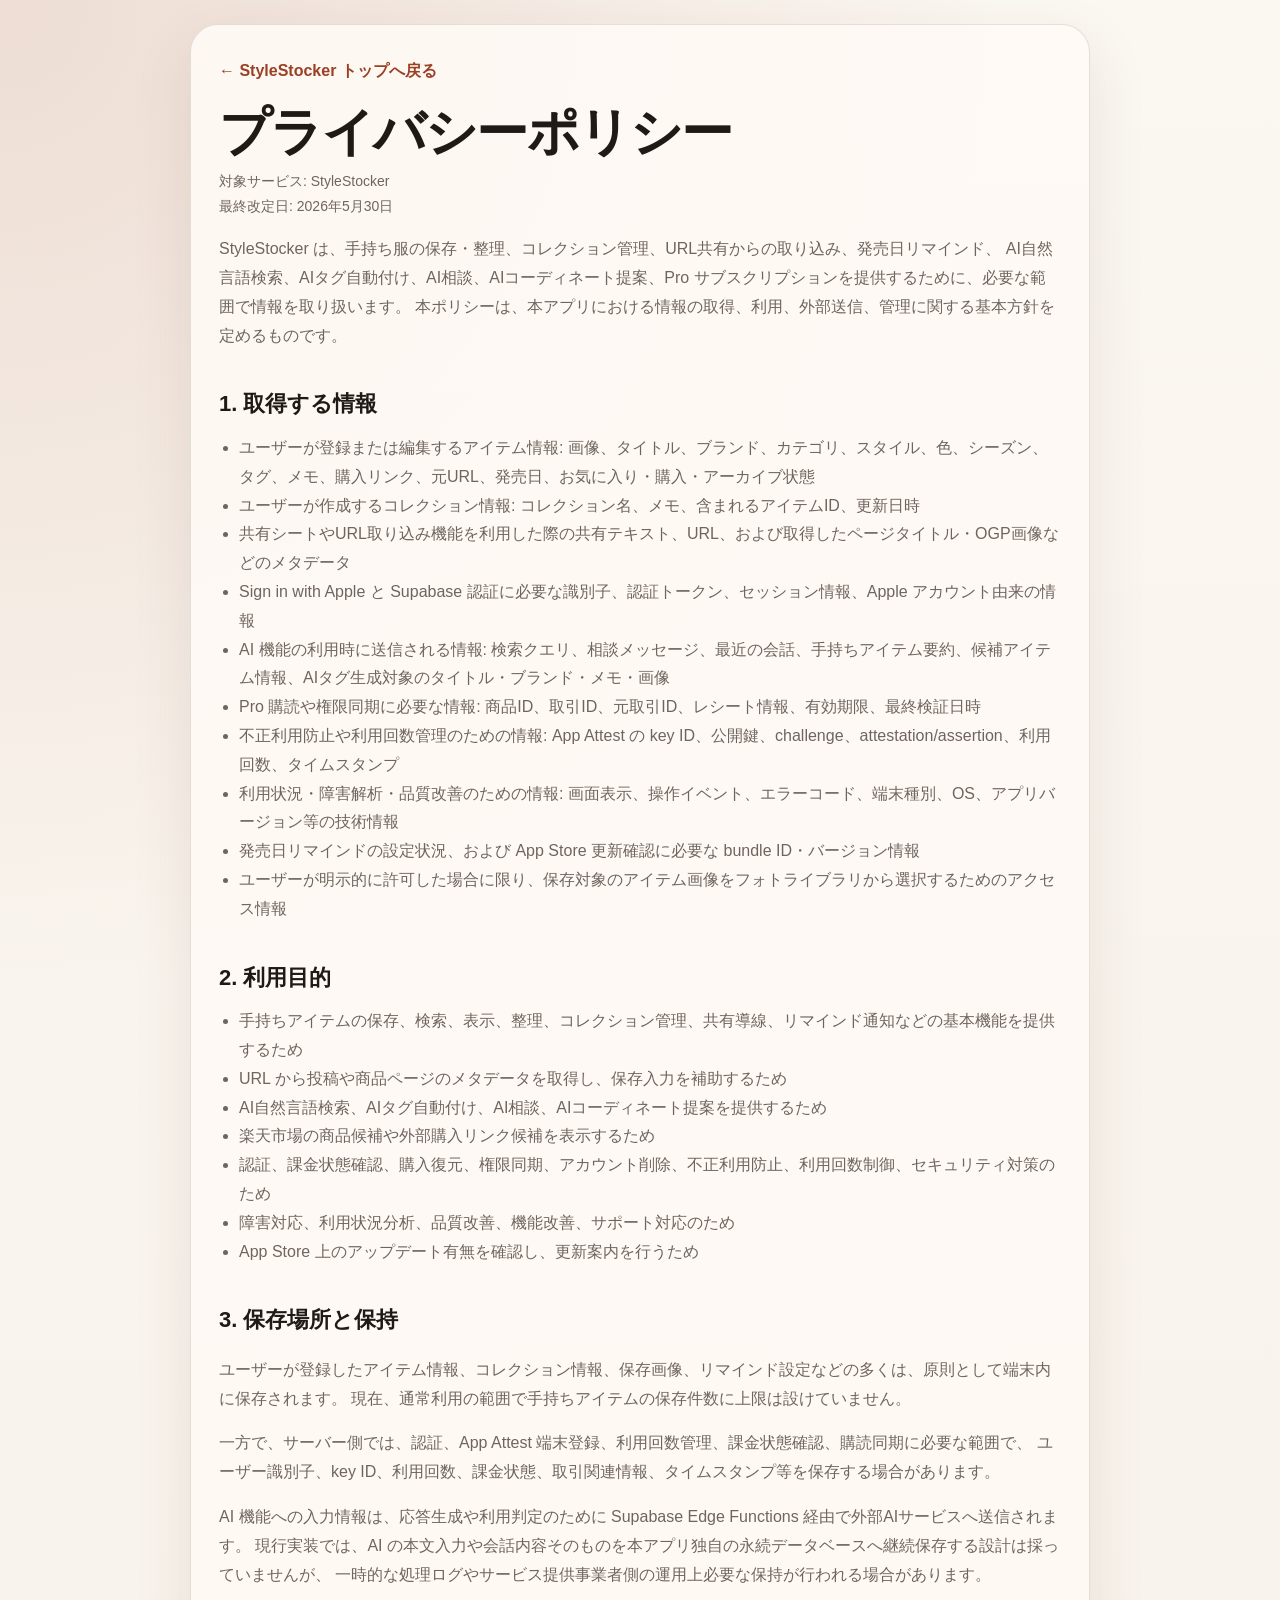
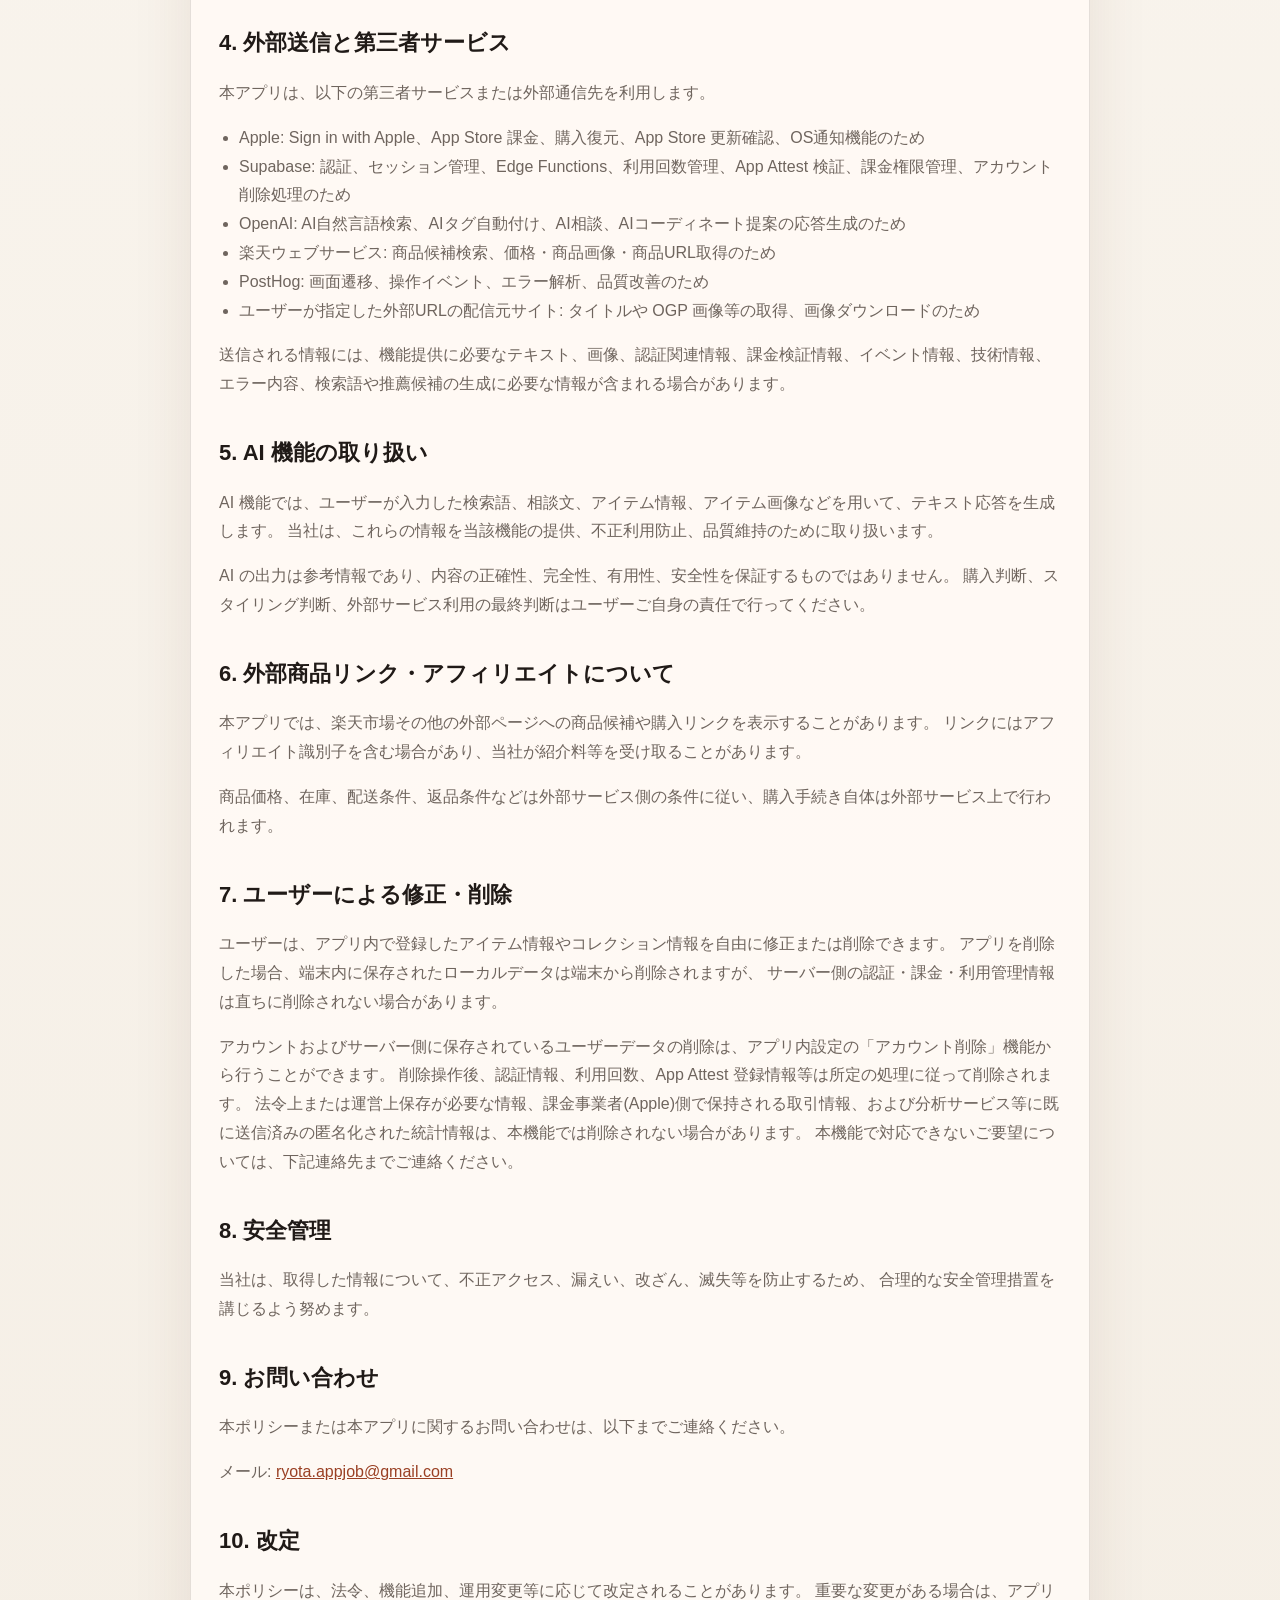
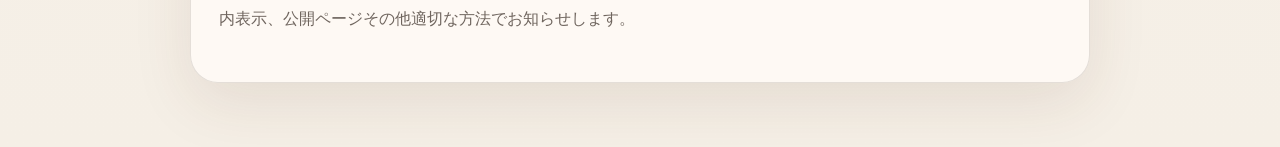
==== commit ea89e92f: "Update revision dates in privacy policy and terms of service, add a pre-launch note in index.html, a" ====
--- a/docs/privacy.html
+++ b/docs/privacy.html
@@ -98,11 +98,11 @@
       <a class="back" href="index.html">← StyleStocker トップへ戻る</a>
       <h1>プライバシーポリシー</h1>
       <p class="meta">対象サービス: StyleStocker</p>
-      <p class="meta">最終改定日: 2026年5月21日</p>
+      <p class="meta">最終改定日: 2026年5月30日</p>
 
       <p>
         StyleStocker は、手持ち服の保存・整理、コレクション管理、URL共有からの取り込み、発売日リマインド、
-        AI自然言語検索、AIタグ自動付け、AI相談、AIバーチャル試着、AIコーディネート提案、Pro サブスクリプションを提供するために、必要な範囲で情報を取り扱います。
+        AI自然言語検索、AIタグ自動付け、AI相談、AIコーディネート提案、Pro サブスクリプションを提供するために、必要な範囲で情報を取り扱います。
         本ポリシーは、本アプリにおける情報の取得、利用、外部送信、管理に関する基本方針を定めるものです。
       </p>
 
@@ -113,19 +113,18 @@
         <li>共有シートやURL取り込み機能を利用した際の共有テキスト、URL、および取得したページタイトル・OGP画像などのメタデータ</li>
         <li>Sign in with Apple と Supabase 認証に必要な識別子、認証トークン、セッション情報、Apple アカウント由来の情報</li>
         <li>AI 機能の利用時に送信される情報: 検索クエリ、相談メッセージ、最近の会話、手持ちアイテム要約、候補アイテム情報、AIタグ生成対象のタイトル・ブランド・メモ・画像</li>
-        <li>AIバーチャル試着および試着チャットの利用時に送信される情報: ユーザーが選択またはカメラ撮影した人物画像、衣服画像、加工指示テキスト、生成結果画像、関連メタデータ。なお、人物画像の前処理として、端末内で Google ML Kit による顔検出処理(オフライン)を行う場合があります</li>
         <li>Pro 購読や権限同期に必要な情報: 商品ID、取引ID、元取引ID、レシート情報、有効期限、最終検証日時</li>
         <li>不正利用防止や利用回数管理のための情報: App Attest の key ID、公開鍵、challenge、attestation/assertion、利用回数、タイムスタンプ</li>
         <li>利用状況・障害解析・品質改善のための情報: 画面表示、操作イベント、エラーコード、端末種別、OS、アプリバージョン等の技術情報</li>
         <li>発売日リマインドの設定状況、および App Store 更新確認に必要な bundle ID・バージョン情報</li>
-        <li>ユーザーが明示的に許可した場合に限り、生成された試着画像等を端末のフォトライブラリに保存するためのアクセス情報</li>
+        <li>ユーザーが明示的に許可した場合に限り、保存対象のアイテム画像をフォトライブラリから選択するためのアクセス情報</li>
       </ul>
 
       <h2>2. 利用目的</h2>
       <ul>
         <li>手持ちアイテムの保存、検索、表示、整理、コレクション管理、共有導線、リマインド通知などの基本機能を提供するため</li>
         <li>URL から投稿や商品ページのメタデータを取得し、保存入力を補助するため</li>
-        <li>AI自然言語検索、AIタグ自動付け、AI相談、AIバーチャル試着、AI試着チャット、AIコーディネート提案を提供するため</li>
+        <li>AI自然言語検索、AIタグ自動付け、AI相談、AIコーディネート提案を提供するため</li>
         <li>楽天市場の商品候補や外部購入リンク候補を表示するため</li>
         <li>認証、課金状態確認、購入復元、権限同期、アカウント削除、不正利用防止、利用回数制御、セキュリティ対策のため</li>
         <li>障害対応、利用状況分析、品質改善、機能改善、サポート対応のため</li>
@@ -153,7 +152,6 @@
         <li>Apple: Sign in with Apple、App Store 課金、購入復元、App Store 更新確認、OS通知機能のため</li>
         <li>Supabase: 認証、セッション管理、Edge Functions、利用回数管理、App Attest 検証、課金権限管理、アカウント削除処理のため</li>
         <li>OpenAI: AI自然言語検索、AIタグ自動付け、AI相談、AIコーディネート提案の応答生成のため</li>
-        <li>Google (Gemini API): AIバーチャル試着、AI試着チャット、衣服抽出など画像生成・画像理解処理のため</li>
         <li>楽天ウェブサービス: 商品候補検索、価格・商品画像・商品URL取得のため</li>
         <li>PostHog: 画面遷移、操作イベント、エラー解析、品質改善のため</li>
         <li>ユーザーが指定した外部URLの配信元サイト: タイトルや OGP 画像等の取得、画像ダウンロードのため</li>
@@ -165,17 +163,12 @@
 
       <h2>5. AI 機能の取り扱い</h2>
       <p>
-        AI 機能では、ユーザーが入力した検索語、相談文、アイテム情報、人物・衣服画像などを用いて、テキスト応答や画像を生成します。
+        AI 機能では、ユーザーが入力した検索語、相談文、アイテム情報、アイテム画像などを用いて、テキスト応答を生成します。
         当社は、これらの情報を当該機能の提供、不正利用防止、品質維持のために取り扱います。
       </p>
       <p>
-        AIバーチャル試着および試着チャットにおいては、ユーザーが選択またはカメラ撮影した人物画像、衣服画像、加工指示テキストが
-        Supabase Edge Functions 経由で Google (Gemini API) に送信されます。生成された画像は端末上に保存され、
-        ユーザーが明示的に操作した場合に限り、端末のフォトライブラリへ保存されます。
-      </p>
-      <p>
         AI の出力は参考情報であり、内容の正確性、完全性、有用性、安全性を保証するものではありません。
-        生成画像は実在の人物・商品・着用感を正確に再現するものではなく、購入判断、スタイリング判断、外部サービス利用の最終判断はユーザーご自身の責任で行ってください。
+        購入判断、スタイリング判断、外部サービス利用の最終判断はユーザーご自身の責任で行ってください。
       </p>
 
       <h2>6. 外部商品リンク・アフィリエイトについて</h2>
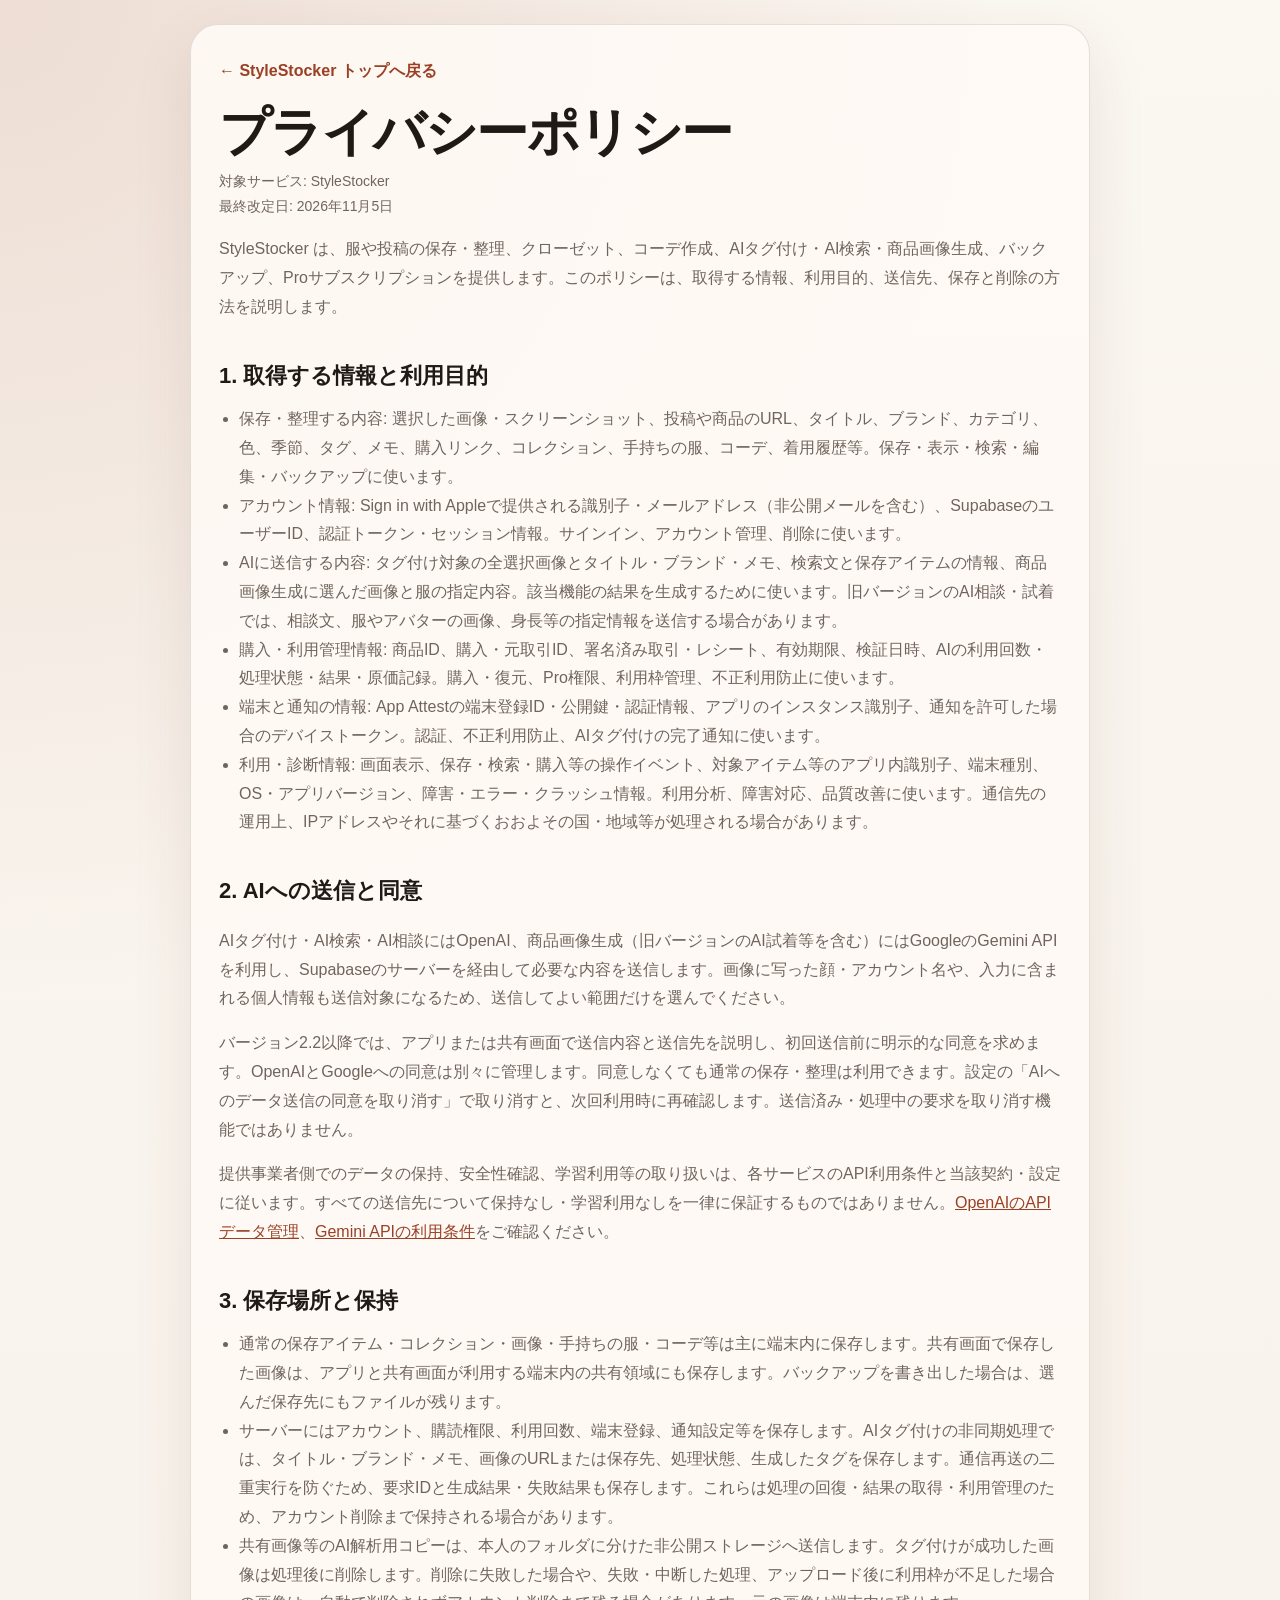
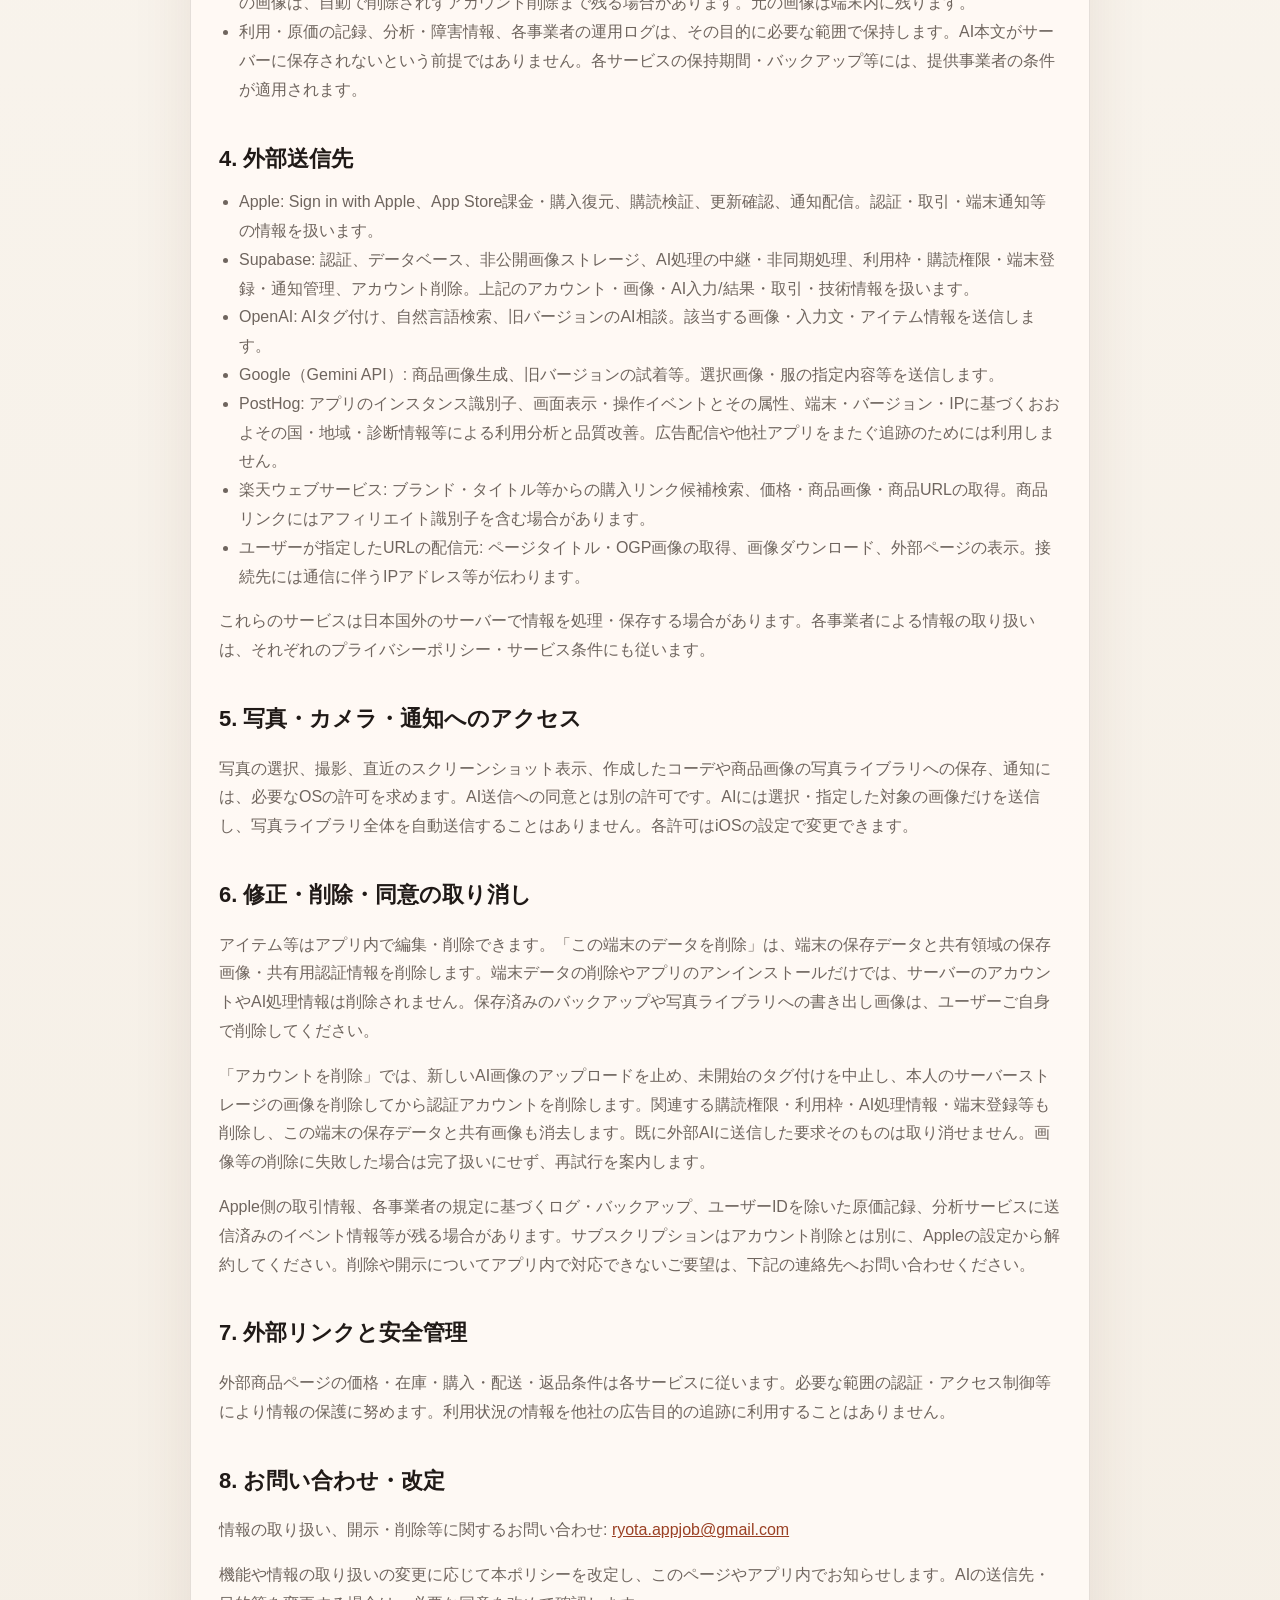
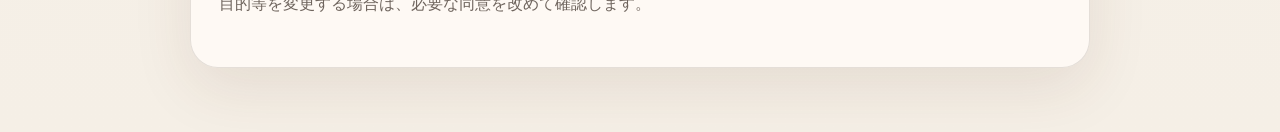
==== commit 69d71c44: "Clarify AI sharing, retention and account data deletion" ====
--- a/docs/privacy.html
+++ b/docs/privacy.html
@@ -98,120 +98,59 @@
       <a class="back" href="index.html">← StyleStocker トップへ戻る</a>
       <h1>プライバシーポリシー</h1>
       <p class="meta">対象サービス: StyleStocker</p>
-      <p class="meta">最終改定日: 2026年5月30日</p>
+      <p class="meta">最終改定日: 2026年11月5日</p>
 
-      <p>
-        StyleStocker は、手持ち服の保存・整理、コレクション管理、URL共有からの取り込み、発売日リマインド、
-        AI自然言語検索、AIタグ自動付け、AI相談、AIコーディネート提案、Pro サブスクリプションを提供するために、必要な範囲で情報を取り扱います。
-        本ポリシーは、本アプリにおける情報の取得、利用、外部送信、管理に関する基本方針を定めるものです。
-      </p>
+      <p>StyleStocker は、服や投稿の保存・整理、クローゼット、コーデ作成、AIタグ付け・AI検索・商品画像生成、バックアップ、Proサブスクリプションを提供します。このポリシーは、取得する情報、利用目的、送信先、保存と削除の方法を説明します。</p>
 
-      <h2>1. 取得する情報</h2>
+      <h2>1. 取得する情報と利用目的</h2>
       <ul>
-        <li>ユーザーが登録または編集するアイテム情報: 画像、タイトル、ブランド、カテゴリ、スタイル、色、シーズン、タグ、メモ、購入リンク、元URL、発売日、お気に入り・購入・アーカイブ状態</li>
-        <li>ユーザーが作成するコレクション情報: コレクション名、メモ、含まれるアイテムID、更新日時</li>
-        <li>共有シートやURL取り込み機能を利用した際の共有テキスト、URL、および取得したページタイトル・OGP画像などのメタデータ</li>
-        <li>Sign in with Apple と Supabase 認証に必要な識別子、認証トークン、セッション情報、Apple アカウント由来の情報</li>
-        <li>AI 機能の利用時に送信される情報: 検索クエリ、相談メッセージ、最近の会話、手持ちアイテム要約、候補アイテム情報、AIタグ生成対象のタイトル・ブランド・メモ・画像</li>
-        <li>Pro 購読や権限同期に必要な情報: 商品ID、取引ID、元取引ID、レシート情報、有効期限、最終検証日時</li>
-        <li>不正利用防止や利用回数管理のための情報: App Attest の key ID、公開鍵、challenge、attestation/assertion、利用回数、タイムスタンプ</li>
-        <li>利用状況・障害解析・品質改善のための情報: 画面表示、操作イベント、エラーコード、端末種別、OS、アプリバージョン等の技術情報</li>
-        <li>発売日リマインドの設定状況、および App Store 更新確認に必要な bundle ID・バージョン情報</li>
-        <li>ユーザーが明示的に許可した場合に限り、保存対象のアイテム画像をフォトライブラリから選択するためのアクセス情報</li>
+        <li>保存・整理する内容: 選択した画像・スクリーンショット、投稿や商品のURL、タイトル、ブランド、カテゴリ、色、季節、タグ、メモ、購入リンク、コレクション、手持ちの服、コーデ、着用履歴等。保存・表示・検索・編集・バックアップに使います。</li>
+        <li>アカウント情報: Sign in with Appleで提供される識別子・メールアドレス（非公開メールを含む）、SupabaseのユーザーID、認証トークン・セッション情報。サインイン、アカウント管理、削除に使います。</li>
+        <li>AIに送信する内容: タグ付け対象の全選択画像とタイトル・ブランド・メモ、検索文と保存アイテムの情報、商品画像生成に選んだ画像と服の指定内容。該当機能の結果を生成するために使います。旧バージョンのAI相談・試着では、相談文、服やアバターの画像、身長等の指定情報を送信する場合があります。</li>
+        <li>購入・利用管理情報: 商品ID、購入・元取引ID、署名済み取引・レシート、有効期限、検証日時、AIの利用回数・処理状態・結果・原価記録。購入・復元、Pro権限、利用枠管理、不正利用防止に使います。</li>
+        <li>端末と通知の情報: App Attestの端末登録ID・公開鍵・認証情報、アプリのインスタンス識別子、通知を許可した場合のデバイストークン。認証、不正利用防止、AIタグ付けの完了通知に使います。</li>
+        <li>利用・診断情報: 画面表示、保存・検索・購入等の操作イベント、対象アイテム等のアプリ内識別子、端末種別、OS・アプリバージョン、障害・エラー・クラッシュ情報。利用分析、障害対応、品質改善に使います。通信先の運用上、IPアドレスやそれに基づくおおよその国・地域等が処理される場合があります。</li>
       </ul>
 
-      <h2>2. 利用目的</h2>
+      <h2>2. AIへの送信と同意</h2>
+      <p>AIタグ付け・AI検索・AI相談にはOpenAI、商品画像生成（旧バージョンのAI試着等を含む）にはGoogleのGemini APIを利用し、Supabaseのサーバーを経由して必要な内容を送信します。画像に写った顔・アカウント名や、入力に含まれる個人情報も送信対象になるため、送信してよい範囲だけを選んでください。</p>
+      <p>バージョン2.2以降では、アプリまたは共有画面で送信内容と送信先を説明し、初回送信前に明示的な同意を求めます。OpenAIとGoogleへの同意は別々に管理します。同意しなくても通常の保存・整理は利用できます。設定の「AIへのデータ送信の同意を取り消す」で取り消すと、次回利用時に再確認します。送信済み・処理中の要求を取り消す機能ではありません。</p>
+      <p>提供事業者側でのデータの保持、安全性確認、学習利用等の取り扱いは、各サービスのAPI利用条件と当該契約・設定に従います。すべての送信先について保持なし・学習利用なしを一律に保証するものではありません。<a href="https://platform.openai.com/docs/guides/your-data">OpenAIのAPIデータ管理</a>、<a href="https://ai.google.dev/gemini-api/terms">Gemini APIの利用条件</a>をご確認ください。</p>
+
+      <h2>3. 保存場所と保持</h2>
       <ul>
-        <li>手持ちアイテムの保存、検索、表示、整理、コレクション管理、共有導線、リマインド通知などの基本機能を提供するため</li>
-        <li>URL から投稿や商品ページのメタデータを取得し、保存入力を補助するため</li>
-        <li>AI自然言語検索、AIタグ自動付け、AI相談、AIコーディネート提案を提供するため</li>
-        <li>楽天市場の商品候補や外部購入リンク候補を表示するため</li>
-        <li>認証、課金状態確認、購入復元、権限同期、アカウント削除、不正利用防止、利用回数制御、セキュリティ対策のため</li>
-        <li>障害対応、利用状況分析、品質改善、機能改善、サポート対応のため</li>
-        <li>App Store 上のアップデート有無を確認し、更新案内を行うため</li>
+        <li>通常の保存アイテム・コレクション・画像・手持ちの服・コーデ等は主に端末内に保存します。共有画面で保存した画像は、アプリと共有画面が利用する端末内の共有領域にも保存します。バックアップを書き出した場合は、選んだ保存先にもファイルが残ります。</li>
+        <li>サーバーにはアカウント、購読権限、利用回数、端末登録、通知設定等を保存します。AIタグ付けの非同期処理では、タイトル・ブランド・メモ、画像のURLまたは保存先、処理状態、生成したタグを保存します。通信再送の二重実行を防ぐため、要求IDと生成結果・失敗結果も保存します。これらは処理の回復・結果の取得・利用管理のため、アカウント削除まで保持される場合があります。</li>
+        <li>共有画像等のAI解析用コピーは、本人のフォルダに分けた非公開ストレージへ送信します。タグ付けが成功した画像は処理後に削除します。削除に失敗した場合や、失敗・中断した処理、アップロード後に利用枠が不足した場合の画像は、自動で削除されずアカウント削除まで残る場合があります。元の画像は端末内に残ります。</li>
+        <li>利用・原価の記録、分析・障害情報、各事業者の運用ログは、その目的に必要な範囲で保持します。AI本文がサーバーに保存されないという前提ではありません。各サービスの保持期間・バックアップ等には、提供事業者の条件が適用されます。</li>
       </ul>
 
-      <h2>3. 保存場所と保持</h2>
-      <p>
-        ユーザーが登録したアイテム情報、コレクション情報、保存画像、リマインド設定などの多くは、原則として端末内に保存されます。
-        現在、通常利用の範囲で手持ちアイテムの保存件数に上限は設けていません。
-      </p>
-      <p>
-        一方で、サーバー側では、認証、App Attest 端末登録、利用回数管理、課金状態確認、購読同期に必要な範囲で、
-        ユーザー識別子、key ID、利用回数、課金状態、取引関連情報、タイムスタンプ等を保存する場合があります。
-      </p>
-      <p>
-        AI 機能への入力情報は、応答生成や利用判定のために Supabase Edge Functions 経由で外部AIサービスへ送信されます。
-        現行実装では、AI の本文入力や会話内容そのものを本アプリ独自の永続データベースへ継続保存する設計は採っていませんが、
-        一時的な処理ログやサービス提供事業者側の運用上必要な保持が行われる場合があります。
-      </p>
+      <h2>4. 外部送信先</h2>
+      <ul>
+        <li>Apple: Sign in with Apple、App Store課金・購入復元、購読検証、更新確認、通知配信。認証・取引・端末通知等の情報を扱います。</li>
+        <li>Supabase: 認証、データベース、非公開画像ストレージ、AI処理の中継・非同期処理、利用枠・購読権限・端末登録・通知管理、アカウント削除。上記のアカウント・画像・AI入力/結果・取引・技術情報を扱います。</li>
+        <li>OpenAI: AIタグ付け、自然言語検索、旧バージョンのAI相談。該当する画像・入力文・アイテム情報を送信します。</li>
+        <li>Google（Gemini API）: 商品画像生成、旧バージョンの試着等。選択画像・服の指定内容等を送信します。</li>
+        <li>PostHog: アプリのインスタンス識別子、画面表示・操作イベントとその属性、端末・バージョン・IPに基づくおおよその国・地域・診断情報等による利用分析と品質改善。広告配信や他社アプリをまたぐ追跡のためには利用しません。</li>
+        <li>楽天ウェブサービス: ブランド・タイトル等からの購入リンク候補検索、価格・商品画像・商品URLの取得。商品リンクにはアフィリエイト識別子を含む場合があります。</li>
+        <li>ユーザーが指定したURLの配信元: ページタイトル・OGP画像の取得、画像ダウンロード、外部ページの表示。接続先には通信に伴うIPアドレス等が伝わります。</li>
+      </ul>
+      <p>これらのサービスは日本国外のサーバーで情報を処理・保存する場合があります。各事業者による情報の取り扱いは、それぞれのプライバシーポリシー・サービス条件にも従います。</p>
 
-      <h2>4. 外部送信と第三者サービス</h2>
-      <p>本アプリは、以下の第三者サービスまたは外部通信先を利用します。</p>
-      <ul>
-        <li>Apple: Sign in with Apple、App Store 課金、購入復元、App Store 更新確認、OS通知機能のため</li>
-        <li>Supabase: 認証、セッション管理、Edge Functions、利用回数管理、App Attest 検証、課金権限管理、アカウント削除処理のため</li>
-        <li>OpenAI: AI自然言語検索、AIタグ自動付け、AI相談、AIコーディネート提案の応答生成のため</li>
-        <li>楽天ウェブサービス: 商品候補検索、価格・商品画像・商品URL取得のため</li>
-        <li>PostHog: 画面遷移、操作イベント、エラー解析、品質改善のため</li>
-        <li>ユーザーが指定した外部URLの配信元サイト: タイトルや OGP 画像等の取得、画像ダウンロードのため</li>
-      </ul>
-      <p>
-        送信される情報には、機能提供に必要なテキスト、画像、認証関連情報、課金検証情報、イベント情報、技術情報、
-        エラー内容、検索語や推薦候補の生成に必要な情報が含まれる場合があります。
-      </p>
+      <h2>5. 写真・カメラ・通知へのアクセス</h2>
+      <p>写真の選択、撮影、直近のスクリーンショット表示、作成したコーデや商品画像の写真ライブラリへの保存、通知には、必要なOSの許可を求めます。AI送信への同意とは別の許可です。AIには選択・指定した対象の画像だけを送信し、写真ライブラリ全体を自動送信することはありません。各許可はiOSの設定で変更できます。</p>
 
-      <h2>5. AI 機能の取り扱い</h2>
-      <p>
-        AI 機能では、ユーザーが入力した検索語、相談文、アイテム情報、アイテム画像などを用いて、テキスト応答を生成します。
-        当社は、これらの情報を当該機能の提供、不正利用防止、品質維持のために取り扱います。
-      </p>
-      <p>
-        AI の出力は参考情報であり、内容の正確性、完全性、有用性、安全性を保証するものではありません。
-        購入判断、スタイリング判断、外部サービス利用の最終判断はユーザーご自身の責任で行ってください。
-      </p>
+      <h2>6. 修正・削除・同意の取り消し</h2>
+      <p>アイテム等はアプリ内で編集・削除できます。「この端末のデータを削除」は、端末の保存データと共有領域の保存画像・共有用認証情報を削除します。端末データの削除やアプリのアンインストールだけでは、サーバーのアカウントやAI処理情報は削除されません。保存済みのバックアップや写真ライブラリへの書き出し画像は、ユーザーご自身で削除してください。</p>
+      <p>「アカウントを削除」では、新しいAI画像のアップロードを止め、未開始のタグ付けを中止し、本人のサーバーストレージの画像を削除してから認証アカウントを削除します。関連する購読権限・利用枠・AI処理情報・端末登録等も削除し、この端末の保存データと共有画像も消去します。既に外部AIに送信した要求そのものは取り消せません。画像等の削除に失敗した場合は完了扱いにせず、再試行を案内します。</p>
+      <p>Apple側の取引情報、各事業者の規定に基づくログ・バックアップ、ユーザーIDを除いた原価記録、分析サービスに送信済みのイベント情報等が残る場合があります。サブスクリプションはアカウント削除とは別に、Appleの設定から解約してください。削除や開示についてアプリ内で対応できないご要望は、下記の連絡先へお問い合わせください。</p>
 
-      <h2>6. 外部商品リンク・アフィリエイトについて</h2>
-      <p>
-        本アプリでは、楽天市場その他の外部ページへの商品候補や購入リンクを表示することがあります。
-        リンクにはアフィリエイト識別子を含む場合があり、当社が紹介料等を受け取ることがあります。
-      </p>
-      <p>
-        商品価格、在庫、配送条件、返品条件などは外部サービス側の条件に従い、購入手続き自体は外部サービス上で行われます。
-      </p>
+      <h2>7. 外部リンクと安全管理</h2>
+      <p>外部商品ページの価格・在庫・購入・配送・返品条件は各サービスに従います。必要な範囲の認証・アクセス制御等により情報の保護に努めます。利用状況の情報を他社の広告目的の追跡に利用することはありません。</p>
 
-      <h2>7. ユーザーによる修正・削除</h2>
-      <p>
-        ユーザーは、アプリ内で登録したアイテム情報やコレクション情報を自由に修正または削除できます。
-        アプリを削除した場合、端末内に保存されたローカルデータは端末から削除されますが、
-        サーバー側の認証・課金・利用管理情報は直ちに削除されない場合があります。
-      </p>
-      <p>
-        アカウントおよびサーバー側に保存されているユーザーデータの削除は、アプリ内設定の「アカウント削除」機能から行うことができます。
-        削除操作後、認証情報、利用回数、App Attest 登録情報等は所定の処理に従って削除されます。
-        法令上または運営上保存が必要な情報、課金事業者(Apple)側で保持される取引情報、および分析サービス等に既に送信済みの匿名化された統計情報は、本機能では削除されない場合があります。
-        本機能で対応できないご要望については、下記連絡先までご連絡ください。
-      </p>
-
-      <h2>8. 安全管理</h2>
-      <p>
-        当社は、取得した情報について、不正アクセス、漏えい、改ざん、滅失等を防止するため、
-        合理的な安全管理措置を講じるよう努めます。
-      </p>
-
-      <h2>9. お問い合わせ</h2>
-      <p>
-        本ポリシーまたは本アプリに関するお問い合わせは、以下までご連絡ください。
-      </p>
-      <p>
-        メール: <a href="mailto:ryota.appjob@gmail.com">ryota.appjob@gmail.com</a>
-      </p>
-
-      <h2>10. 改定</h2>
-      <p>
-        本ポリシーは、法令、機能追加、運用変更等に応じて改定されることがあります。
-        重要な変更がある場合は、アプリ内表示、公開ページその他適切な方法でお知らせします。
-      </p>
+      <h2>8. お問い合わせ・改定</h2>
+      <p>情報の取り扱い、開示・削除等に関するお問い合わせ: <a href="mailto:ryota.appjob@gmail.com">ryota.appjob@gmail.com</a></p>
+      <p>機能や情報の取り扱いの変更に応じて本ポリシーを改定し、このページやアプリ内でお知らせします。AIの送信先・目的等を変更する場合は、必要な同意を改めて確認します。</p>
     </section>
   </main>
 </body>
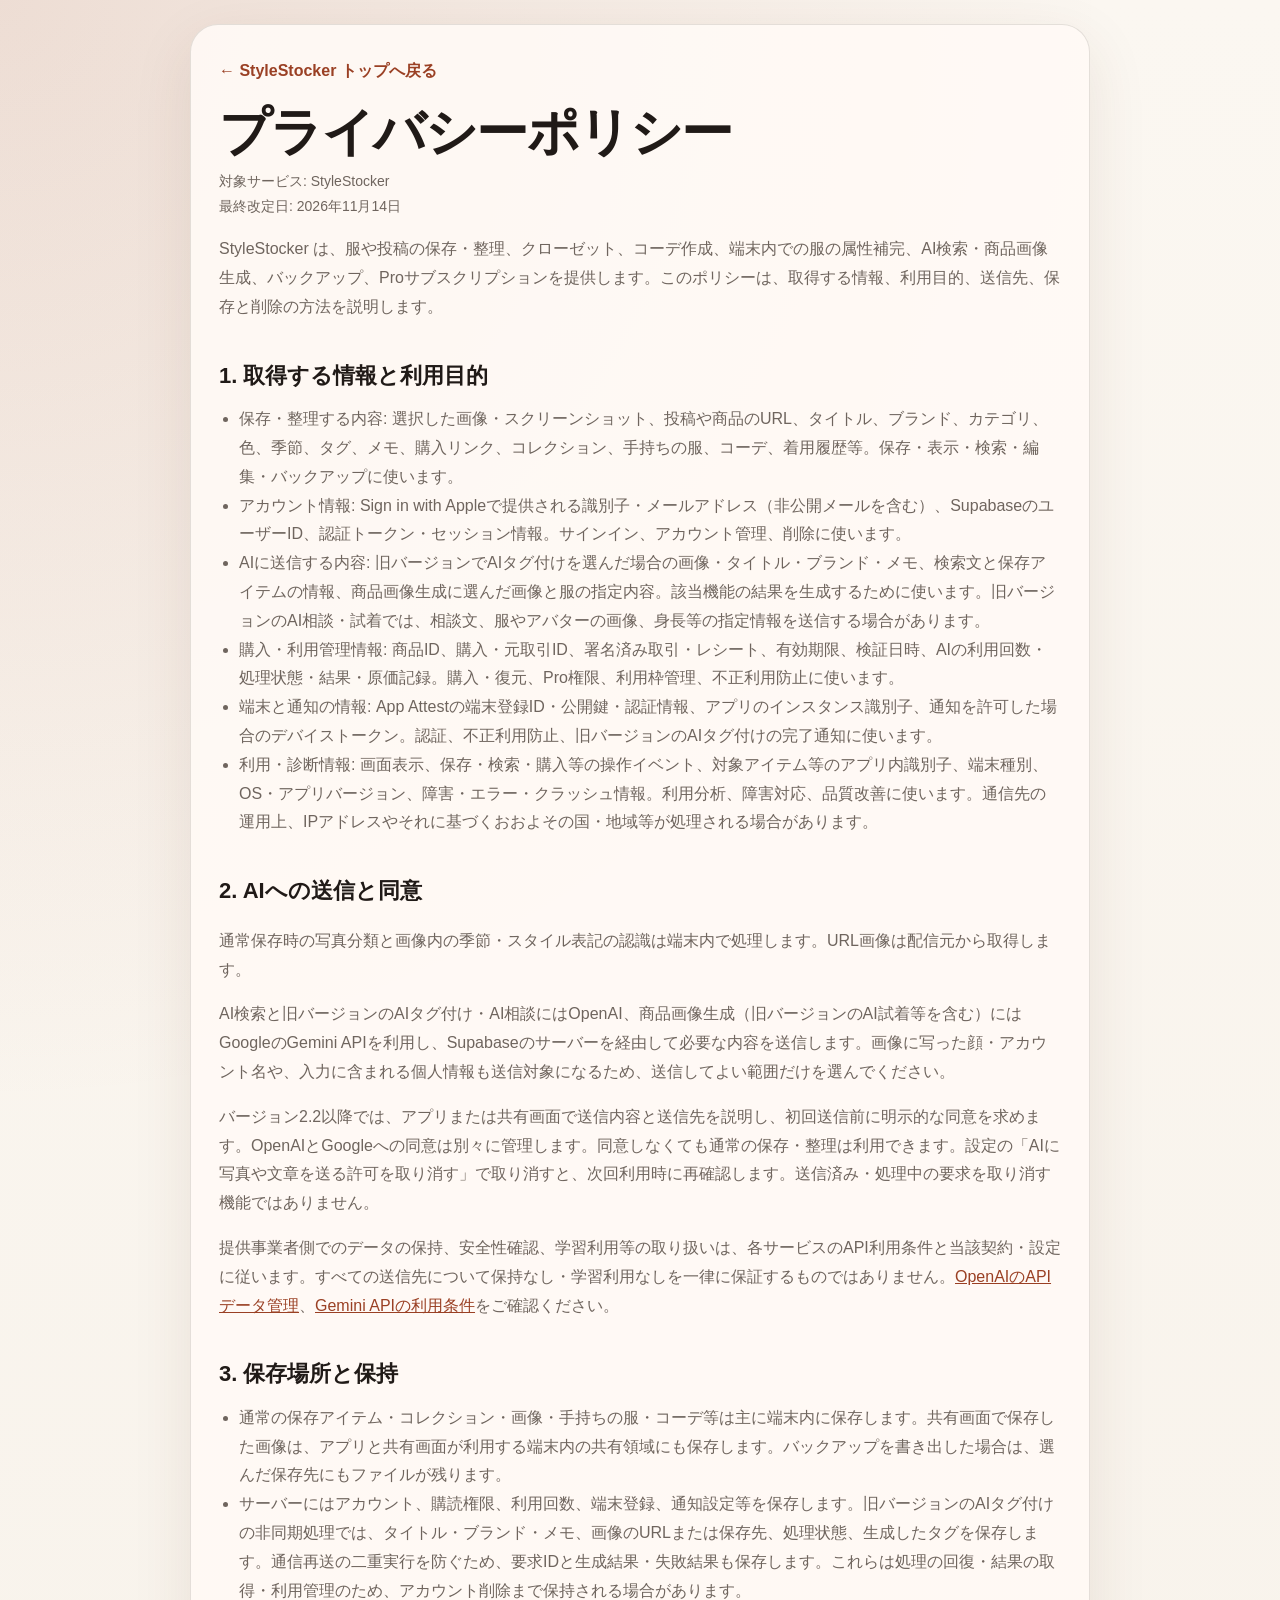
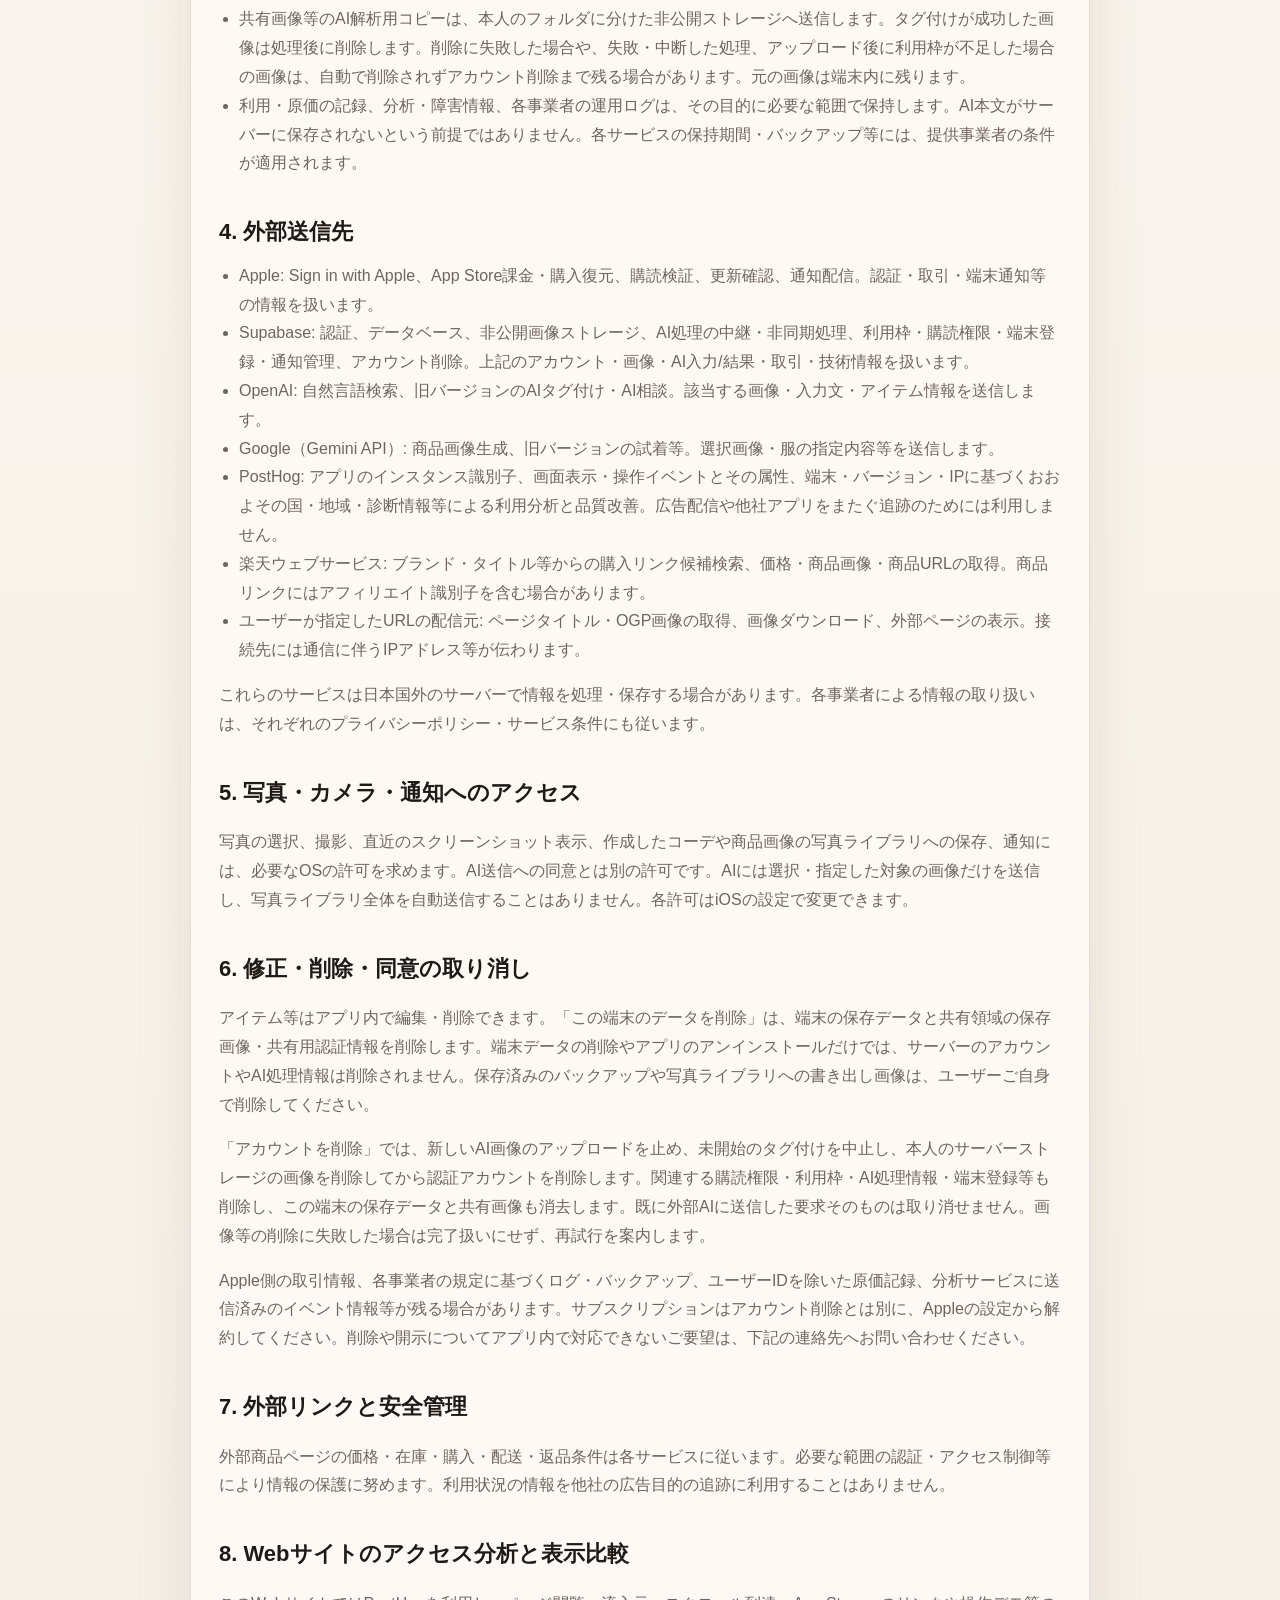
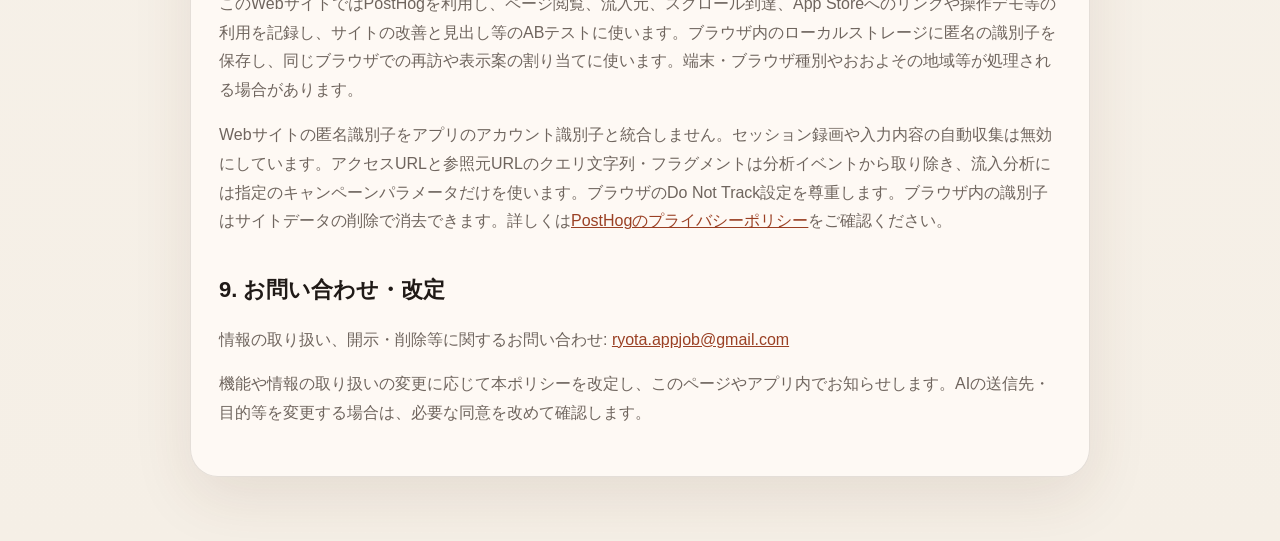
==== commit 840f4b73: "Publish StyleStocker landing page with scroll demo and analytics" ====
--- a/docs/privacy.html
+++ b/docs/privacy.html
@@ -98,29 +98,30 @@
       <a class="back" href="index.html">← StyleStocker トップへ戻る</a>
       <h1>プライバシーポリシー</h1>
       <p class="meta">対象サービス: StyleStocker</p>
-      <p class="meta">最終改定日: 2026年11月5日</p>
+      <p class="meta">最終改定日: 2026年11月14日</p>
 
-      <p>StyleStocker は、服や投稿の保存・整理、クローゼット、コーデ作成、AIタグ付け・AI検索・商品画像生成、バックアップ、Proサブスクリプションを提供します。このポリシーは、取得する情報、利用目的、送信先、保存と削除の方法を説明します。</p>
+      <p>StyleStocker は、服や投稿の保存・整理、クローゼット、コーデ作成、端末内での服の属性補完、AI検索・商品画像生成、バックアップ、Proサブスクリプションを提供します。このポリシーは、取得する情報、利用目的、送信先、保存と削除の方法を説明します。</p>
 
       <h2>1. 取得する情報と利用目的</h2>
       <ul>
         <li>保存・整理する内容: 選択した画像・スクリーンショット、投稿や商品のURL、タイトル、ブランド、カテゴリ、色、季節、タグ、メモ、購入リンク、コレクション、手持ちの服、コーデ、着用履歴等。保存・表示・検索・編集・バックアップに使います。</li>
         <li>アカウント情報: Sign in with Appleで提供される識別子・メールアドレス（非公開メールを含む）、SupabaseのユーザーID、認証トークン・セッション情報。サインイン、アカウント管理、削除に使います。</li>
-        <li>AIに送信する内容: タグ付け対象の全選択画像とタイトル・ブランド・メモ、検索文と保存アイテムの情報、商品画像生成に選んだ画像と服の指定内容。該当機能の結果を生成するために使います。旧バージョンのAI相談・試着では、相談文、服やアバターの画像、身長等の指定情報を送信する場合があります。</li>
+        <li>AIに送信する内容: 旧バージョンでAIタグ付けを選んだ場合の画像・タイトル・ブランド・メモ、検索文と保存アイテムの情報、商品画像生成に選んだ画像と服の指定内容。該当機能の結果を生成するために使います。旧バージョンのAI相談・試着では、相談文、服やアバターの画像、身長等の指定情報を送信する場合があります。</li>
         <li>購入・利用管理情報: 商品ID、購入・元取引ID、署名済み取引・レシート、有効期限、検証日時、AIの利用回数・処理状態・結果・原価記録。購入・復元、Pro権限、利用枠管理、不正利用防止に使います。</li>
-        <li>端末と通知の情報: App Attestの端末登録ID・公開鍵・認証情報、アプリのインスタンス識別子、通知を許可した場合のデバイストークン。認証、不正利用防止、AIタグ付けの完了通知に使います。</li>
+        <li>端末と通知の情報: App Attestの端末登録ID・公開鍵・認証情報、アプリのインスタンス識別子、通知を許可した場合のデバイストークン。認証、不正利用防止、旧バージョンのAIタグ付けの完了通知に使います。</li>
         <li>利用・診断情報: 画面表示、保存・検索・購入等の操作イベント、対象アイテム等のアプリ内識別子、端末種別、OS・アプリバージョン、障害・エラー・クラッシュ情報。利用分析、障害対応、品質改善に使います。通信先の運用上、IPアドレスやそれに基づくおおよその国・地域等が処理される場合があります。</li>
       </ul>
 
       <h2>2. AIへの送信と同意</h2>
-      <p>AIタグ付け・AI検索・AI相談にはOpenAI、商品画像生成（旧バージョンのAI試着等を含む）にはGoogleのGemini APIを利用し、Supabaseのサーバーを経由して必要な内容を送信します。画像に写った顔・アカウント名や、入力に含まれる個人情報も送信対象になるため、送信してよい範囲だけを選んでください。</p>
-      <p>バージョン2.2以降では、アプリまたは共有画面で送信内容と送信先を説明し、初回送信前に明示的な同意を求めます。OpenAIとGoogleへの同意は別々に管理します。同意しなくても通常の保存・整理は利用できます。設定の「AIへのデータ送信の同意を取り消す」で取り消すと、次回利用時に再確認します。送信済み・処理中の要求を取り消す機能ではありません。</p>
+      <p>通常保存時の写真分類と画像内の季節・スタイル表記の認識は端末内で処理します。URL画像は配信元から取得します。</p>
+      <p>AI検索と旧バージョンのAIタグ付け・AI相談にはOpenAI、商品画像生成（旧バージョンのAI試着等を含む）にはGoogleのGemini APIを利用し、Supabaseのサーバーを経由して必要な内容を送信します。画像に写った顔・アカウント名や、入力に含まれる個人情報も送信対象になるため、送信してよい範囲だけを選んでください。</p>
+      <p>バージョン2.2以降では、アプリまたは共有画面で送信内容と送信先を説明し、初回送信前に明示的な同意を求めます。OpenAIとGoogleへの同意は別々に管理します。同意しなくても通常の保存・整理は利用できます。設定の「AIに写真や文章を送る許可を取り消す」で取り消すと、次回利用時に再確認します。送信済み・処理中の要求を取り消す機能ではありません。</p>
       <p>提供事業者側でのデータの保持、安全性確認、学習利用等の取り扱いは、各サービスのAPI利用条件と当該契約・設定に従います。すべての送信先について保持なし・学習利用なしを一律に保証するものではありません。<a href="https://platform.openai.com/docs/guides/your-data">OpenAIのAPIデータ管理</a>、<a href="https://ai.google.dev/gemini-api/terms">Gemini APIの利用条件</a>をご確認ください。</p>
 
       <h2>3. 保存場所と保持</h2>
       <ul>
         <li>通常の保存アイテム・コレクション・画像・手持ちの服・コーデ等は主に端末内に保存します。共有画面で保存した画像は、アプリと共有画面が利用する端末内の共有領域にも保存します。バックアップを書き出した場合は、選んだ保存先にもファイルが残ります。</li>
-        <li>サーバーにはアカウント、購読権限、利用回数、端末登録、通知設定等を保存します。AIタグ付けの非同期処理では、タイトル・ブランド・メモ、画像のURLまたは保存先、処理状態、生成したタグを保存します。通信再送の二重実行を防ぐため、要求IDと生成結果・失敗結果も保存します。これらは処理の回復・結果の取得・利用管理のため、アカウント削除まで保持される場合があります。</li>
+        <li>サーバーにはアカウント、購読権限、利用回数、端末登録、通知設定等を保存します。旧バージョンのAIタグ付けの非同期処理では、タイトル・ブランド・メモ、画像のURLまたは保存先、処理状態、生成したタグを保存します。通信再送の二重実行を防ぐため、要求IDと生成結果・失敗結果も保存します。これらは処理の回復・結果の取得・利用管理のため、アカウント削除まで保持される場合があります。</li>
         <li>共有画像等のAI解析用コピーは、本人のフォルダに分けた非公開ストレージへ送信します。タグ付けが成功した画像は処理後に削除します。削除に失敗した場合や、失敗・中断した処理、アップロード後に利用枠が不足した場合の画像は、自動で削除されずアカウント削除まで残る場合があります。元の画像は端末内に残ります。</li>
         <li>利用・原価の記録、分析・障害情報、各事業者の運用ログは、その目的に必要な範囲で保持します。AI本文がサーバーに保存されないという前提ではありません。各サービスの保持期間・バックアップ等には、提供事業者の条件が適用されます。</li>
       </ul>
@@ -129,7 +130,7 @@
       <ul>
         <li>Apple: Sign in with Apple、App Store課金・購入復元、購読検証、更新確認、通知配信。認証・取引・端末通知等の情報を扱います。</li>
         <li>Supabase: 認証、データベース、非公開画像ストレージ、AI処理の中継・非同期処理、利用枠・購読権限・端末登録・通知管理、アカウント削除。上記のアカウント・画像・AI入力/結果・取引・技術情報を扱います。</li>
-        <li>OpenAI: AIタグ付け、自然言語検索、旧バージョンのAI相談。該当する画像・入力文・アイテム情報を送信します。</li>
+        <li>OpenAI: 自然言語検索、旧バージョンのAIタグ付け・AI相談。該当する画像・入力文・アイテム情報を送信します。</li>
         <li>Google（Gemini API）: 商品画像生成、旧バージョンの試着等。選択画像・服の指定内容等を送信します。</li>
         <li>PostHog: アプリのインスタンス識別子、画面表示・操作イベントとその属性、端末・バージョン・IPに基づくおおよその国・地域・診断情報等による利用分析と品質改善。広告配信や他社アプリをまたぐ追跡のためには利用しません。</li>
         <li>楽天ウェブサービス: ブランド・タイトル等からの購入リンク候補検索、価格・商品画像・商品URLの取得。商品リンクにはアフィリエイト識別子を含む場合があります。</li>
@@ -148,7 +149,11 @@
       <h2>7. 外部リンクと安全管理</h2>
       <p>外部商品ページの価格・在庫・購入・配送・返品条件は各サービスに従います。必要な範囲の認証・アクセス制御等により情報の保護に努めます。利用状況の情報を他社の広告目的の追跡に利用することはありません。</p>
 
-      <h2>8. お問い合わせ・改定</h2>
+      <h2>8. Webサイトのアクセス分析と表示比較</h2>
+      <p>このWebサイトではPostHogを利用し、ページ閲覧、流入元、スクロール到達、App Storeへのリンクや操作デモ等の利用を記録し、サイトの改善と見出し等のABテストに使います。ブラウザ内のローカルストレージに匿名の識別子を保存し、同じブラウザでの再訪や表示案の割り当てに使います。端末・ブラウザ種別やおおよその地域等が処理される場合があります。</p>
+      <p>Webサイトの匿名識別子をアプリのアカウント識別子と統合しません。セッション録画や入力内容の自動収集は無効にしています。アクセスURLと参照元URLのクエリ文字列・フラグメントは分析イベントから取り除き、流入分析には指定のキャンペーンパラメータだけを使います。ブラウザのDo Not Track設定を尊重します。ブラウザ内の識別子はサイトデータの削除で消去できます。詳しくは<a href="https://posthog.com/privacy">PostHogのプライバシーポリシー</a>をご確認ください。</p>
+
+      <h2>9. お問い合わせ・改定</h2>
       <p>情報の取り扱い、開示・削除等に関するお問い合わせ: <a href="mailto:ryota.appjob@gmail.com">ryota.appjob@gmail.com</a></p>
       <p>機能や情報の取り扱いの変更に応じて本ポリシーを改定し、このページやアプリ内でお知らせします。AIの送信先・目的等を変更する場合は、必要な同意を改めて確認します。</p>
     </section>
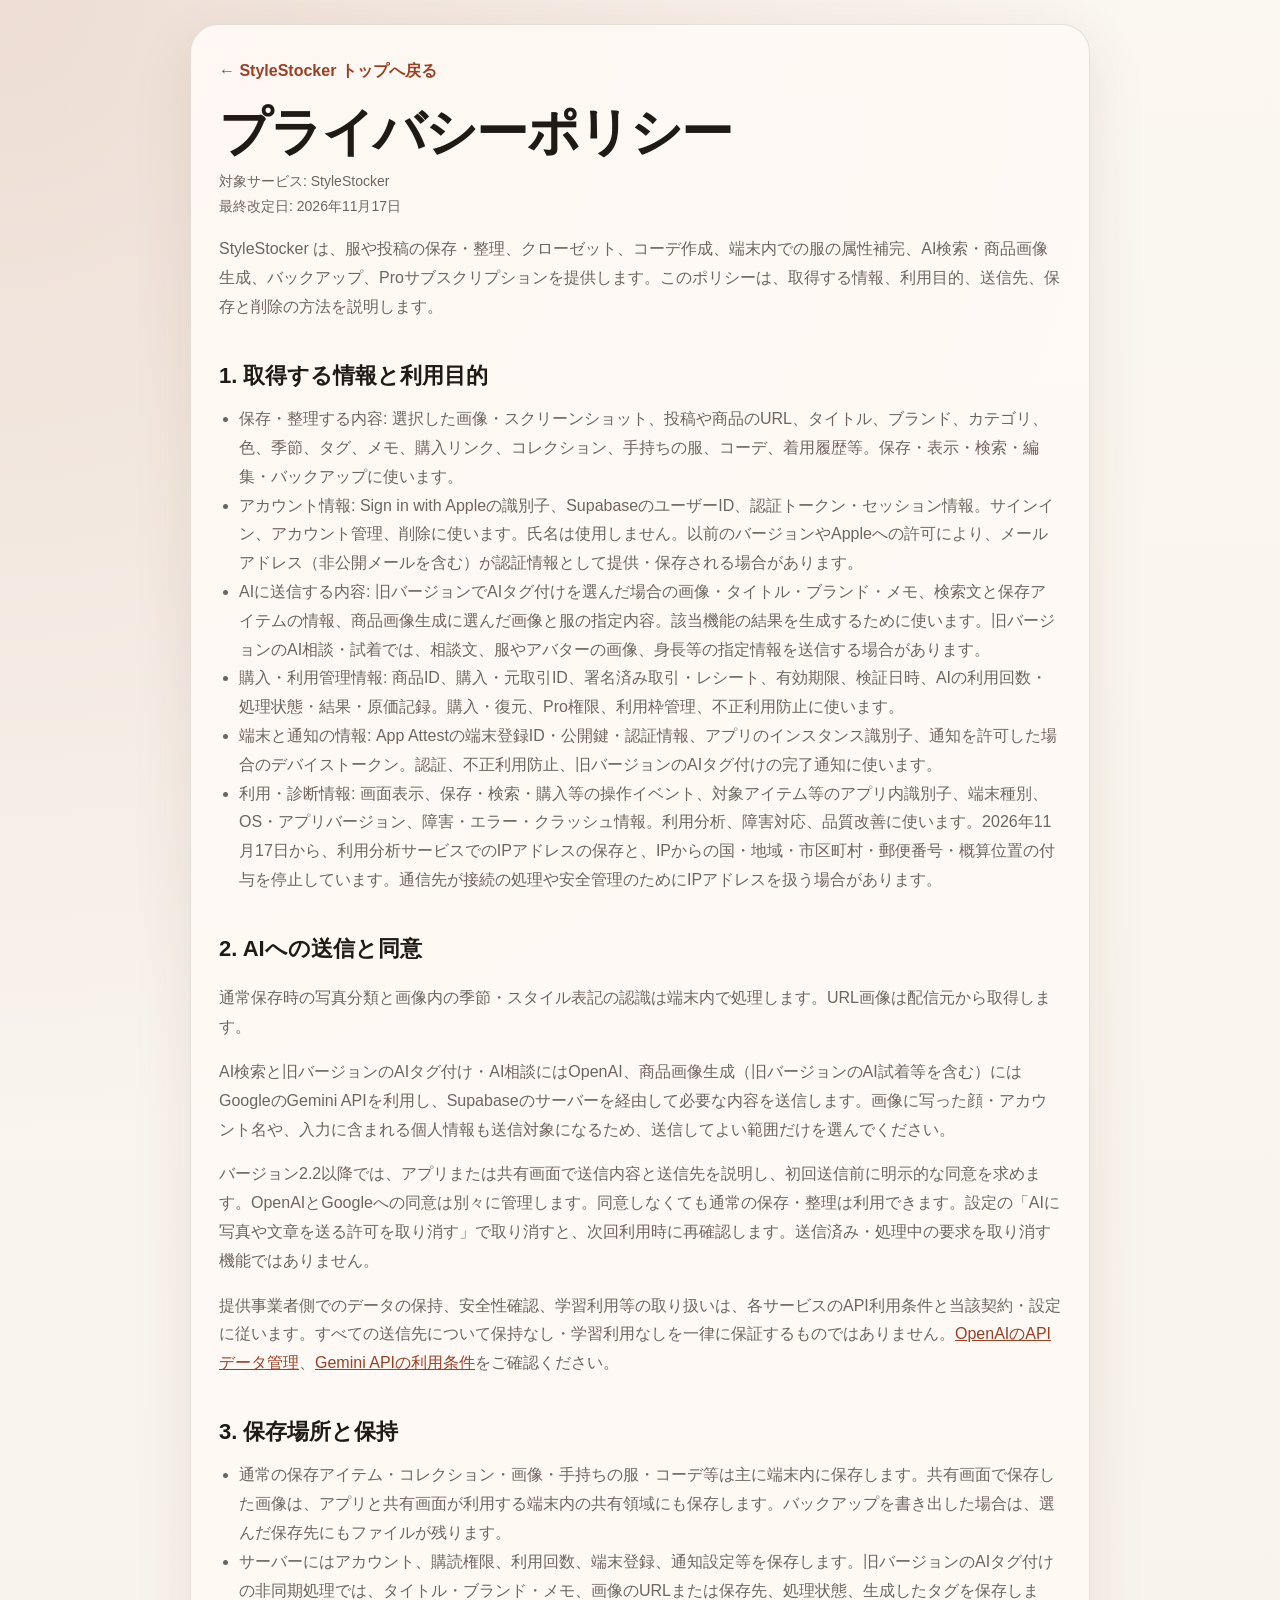
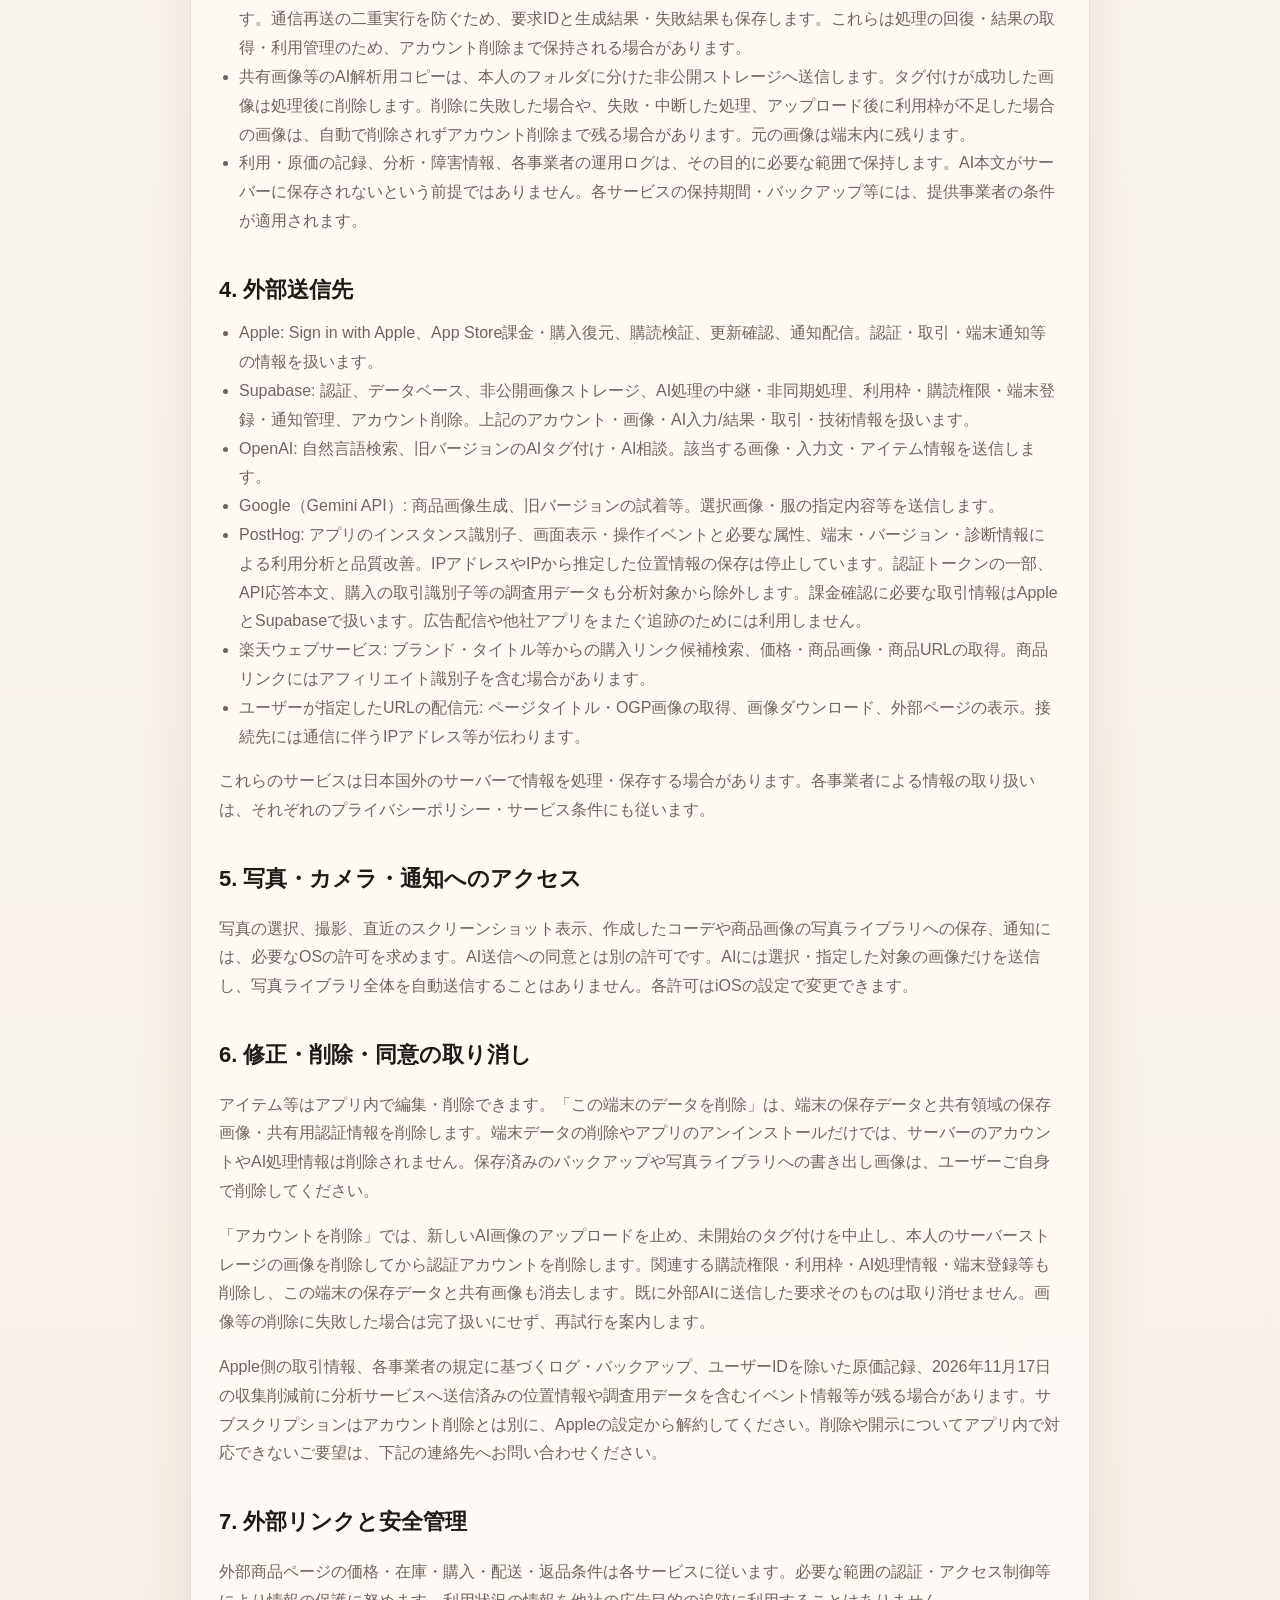
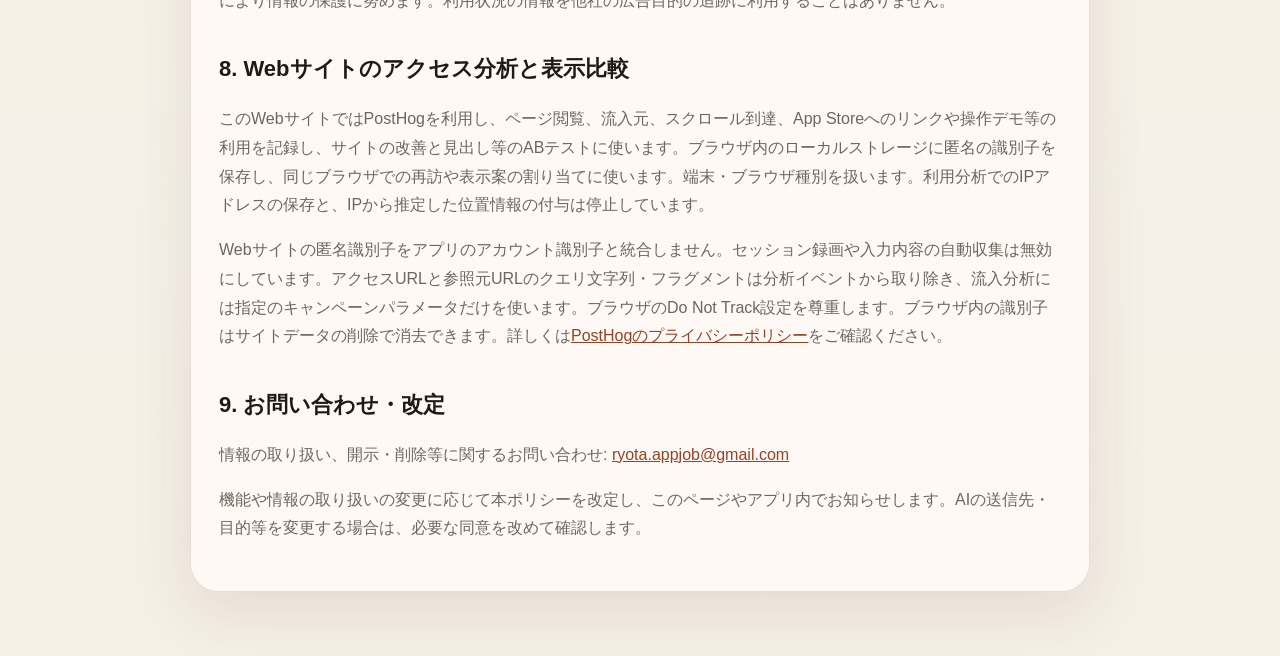
==== commit cd53a4fa: "Reduce analytics data collection in the privacy policy" ====
--- a/docs/privacy.html
+++ b/docs/privacy.html
@@ -98,18 +98,18 @@
       <a class="back" href="index.html">← StyleStocker トップへ戻る</a>
       <h1>プライバシーポリシー</h1>
       <p class="meta">対象サービス: StyleStocker</p>
-      <p class="meta">最終改定日: 2026年11月14日</p>
+      <p class="meta">最終改定日: 2026年11月17日</p>
 
       <p>StyleStocker は、服や投稿の保存・整理、クローゼット、コーデ作成、端末内での服の属性補完、AI検索・商品画像生成、バックアップ、Proサブスクリプションを提供します。このポリシーは、取得する情報、利用目的、送信先、保存と削除の方法を説明します。</p>
 
       <h2>1. 取得する情報と利用目的</h2>
       <ul>
         <li>保存・整理する内容: 選択した画像・スクリーンショット、投稿や商品のURL、タイトル、ブランド、カテゴリ、色、季節、タグ、メモ、購入リンク、コレクション、手持ちの服、コーデ、着用履歴等。保存・表示・検索・編集・バックアップに使います。</li>
-        <li>アカウント情報: Sign in with Appleで提供される識別子・メールアドレス（非公開メールを含む）、SupabaseのユーザーID、認証トークン・セッション情報。サインイン、アカウント管理、削除に使います。</li>
+        <li>アカウント情報: Sign in with Appleの識別子、SupabaseのユーザーID、認証トークン・セッション情報。サインイン、アカウント管理、削除に使います。氏名は使用しません。以前のバージョンやAppleへの許可により、メールアドレス（非公開メールを含む）が認証情報として提供・保存される場合があります。</li>
         <li>AIに送信する内容: 旧バージョンでAIタグ付けを選んだ場合の画像・タイトル・ブランド・メモ、検索文と保存アイテムの情報、商品画像生成に選んだ画像と服の指定内容。該当機能の結果を生成するために使います。旧バージョンのAI相談・試着では、相談文、服やアバターの画像、身長等の指定情報を送信する場合があります。</li>
         <li>購入・利用管理情報: 商品ID、購入・元取引ID、署名済み取引・レシート、有効期限、検証日時、AIの利用回数・処理状態・結果・原価記録。購入・復元、Pro権限、利用枠管理、不正利用防止に使います。</li>
         <li>端末と通知の情報: App Attestの端末登録ID・公開鍵・認証情報、アプリのインスタンス識別子、通知を許可した場合のデバイストークン。認証、不正利用防止、旧バージョンのAIタグ付けの完了通知に使います。</li>
-        <li>利用・診断情報: 画面表示、保存・検索・購入等の操作イベント、対象アイテム等のアプリ内識別子、端末種別、OS・アプリバージョン、障害・エラー・クラッシュ情報。利用分析、障害対応、品質改善に使います。通信先の運用上、IPアドレスやそれに基づくおおよその国・地域等が処理される場合があります。</li>
+        <li>利用・診断情報: 画面表示、保存・検索・購入等の操作イベント、対象アイテム等のアプリ内識別子、端末種別、OS・アプリバージョン、障害・エラー・クラッシュ情報。利用分析、障害対応、品質改善に使います。2026年11月17日から、利用分析サービスでのIPアドレスの保存と、IPからの国・地域・市区町村・郵便番号・概算位置の付与を停止しています。通信先が接続の処理や安全管理のためにIPアドレスを扱う場合があります。</li>
       </ul>
 
       <h2>2. AIへの送信と同意</h2>
@@ -132,7 +132,7 @@
         <li>Supabase: 認証、データベース、非公開画像ストレージ、AI処理の中継・非同期処理、利用枠・購読権限・端末登録・通知管理、アカウント削除。上記のアカウント・画像・AI入力/結果・取引・技術情報を扱います。</li>
         <li>OpenAI: 自然言語検索、旧バージョンのAIタグ付け・AI相談。該当する画像・入力文・アイテム情報を送信します。</li>
         <li>Google（Gemini API）: 商品画像生成、旧バージョンの試着等。選択画像・服の指定内容等を送信します。</li>
-        <li>PostHog: アプリのインスタンス識別子、画面表示・操作イベントとその属性、端末・バージョン・IPに基づくおおよその国・地域・診断情報等による利用分析と品質改善。広告配信や他社アプリをまたぐ追跡のためには利用しません。</li>
+        <li>PostHog: アプリのインスタンス識別子、画面表示・操作イベントと必要な属性、端末・バージョン・診断情報による利用分析と品質改善。IPアドレスやIPから推定した位置情報の保存は停止しています。認証トークンの一部、API応答本文、購入の取引識別子等の調査用データも分析対象から除外します。課金確認に必要な取引情報はAppleとSupabaseで扱います。広告配信や他社アプリをまたぐ追跡のためには利用しません。</li>
         <li>楽天ウェブサービス: ブランド・タイトル等からの購入リンク候補検索、価格・商品画像・商品URLの取得。商品リンクにはアフィリエイト識別子を含む場合があります。</li>
         <li>ユーザーが指定したURLの配信元: ページタイトル・OGP画像の取得、画像ダウンロード、外部ページの表示。接続先には通信に伴うIPアドレス等が伝わります。</li>
       </ul>
@@ -144,13 +144,13 @@
       <h2>6. 修正・削除・同意の取り消し</h2>
       <p>アイテム等はアプリ内で編集・削除できます。「この端末のデータを削除」は、端末の保存データと共有領域の保存画像・共有用認証情報を削除します。端末データの削除やアプリのアンインストールだけでは、サーバーのアカウントやAI処理情報は削除されません。保存済みのバックアップや写真ライブラリへの書き出し画像は、ユーザーご自身で削除してください。</p>
       <p>「アカウントを削除」では、新しいAI画像のアップロードを止め、未開始のタグ付けを中止し、本人のサーバーストレージの画像を削除してから認証アカウントを削除します。関連する購読権限・利用枠・AI処理情報・端末登録等も削除し、この端末の保存データと共有画像も消去します。既に外部AIに送信した要求そのものは取り消せません。画像等の削除に失敗した場合は完了扱いにせず、再試行を案内します。</p>
-      <p>Apple側の取引情報、各事業者の規定に基づくログ・バックアップ、ユーザーIDを除いた原価記録、分析サービスに送信済みのイベント情報等が残る場合があります。サブスクリプションはアカウント削除とは別に、Appleの設定から解約してください。削除や開示についてアプリ内で対応できないご要望は、下記の連絡先へお問い合わせください。</p>
+      <p>Apple側の取引情報、各事業者の規定に基づくログ・バックアップ、ユーザーIDを除いた原価記録、2026年11月17日の収集削減前に分析サービスへ送信済みの位置情報や調査用データを含むイベント情報等が残る場合があります。サブスクリプションはアカウント削除とは別に、Appleの設定から解約してください。削除や開示についてアプリ内で対応できないご要望は、下記の連絡先へお問い合わせください。</p>
 
       <h2>7. 外部リンクと安全管理</h2>
       <p>外部商品ページの価格・在庫・購入・配送・返品条件は各サービスに従います。必要な範囲の認証・アクセス制御等により情報の保護に努めます。利用状況の情報を他社の広告目的の追跡に利用することはありません。</p>
 
       <h2>8. Webサイトのアクセス分析と表示比較</h2>
-      <p>このWebサイトではPostHogを利用し、ページ閲覧、流入元、スクロール到達、App Storeへのリンクや操作デモ等の利用を記録し、サイトの改善と見出し等のABテストに使います。ブラウザ内のローカルストレージに匿名の識別子を保存し、同じブラウザでの再訪や表示案の割り当てに使います。端末・ブラウザ種別やおおよその地域等が処理される場合があります。</p>
+      <p>このWebサイトではPostHogを利用し、ページ閲覧、流入元、スクロール到達、App Storeへのリンクや操作デモ等の利用を記録し、サイトの改善と見出し等のABテストに使います。ブラウザ内のローカルストレージに匿名の識別子を保存し、同じブラウザでの再訪や表示案の割り当てに使います。端末・ブラウザ種別を扱います。利用分析でのIPアドレスの保存と、IPから推定した位置情報の付与は停止しています。</p>
       <p>Webサイトの匿名識別子をアプリのアカウント識別子と統合しません。セッション録画や入力内容の自動収集は無効にしています。アクセスURLと参照元URLのクエリ文字列・フラグメントは分析イベントから取り除き、流入分析には指定のキャンペーンパラメータだけを使います。ブラウザのDo Not Track設定を尊重します。ブラウザ内の識別子はサイトデータの削除で消去できます。詳しくは<a href="https://posthog.com/privacy">PostHogのプライバシーポリシー</a>をご確認ください。</p>
 
       <h2>9. お問い合わせ・改定</h2>
